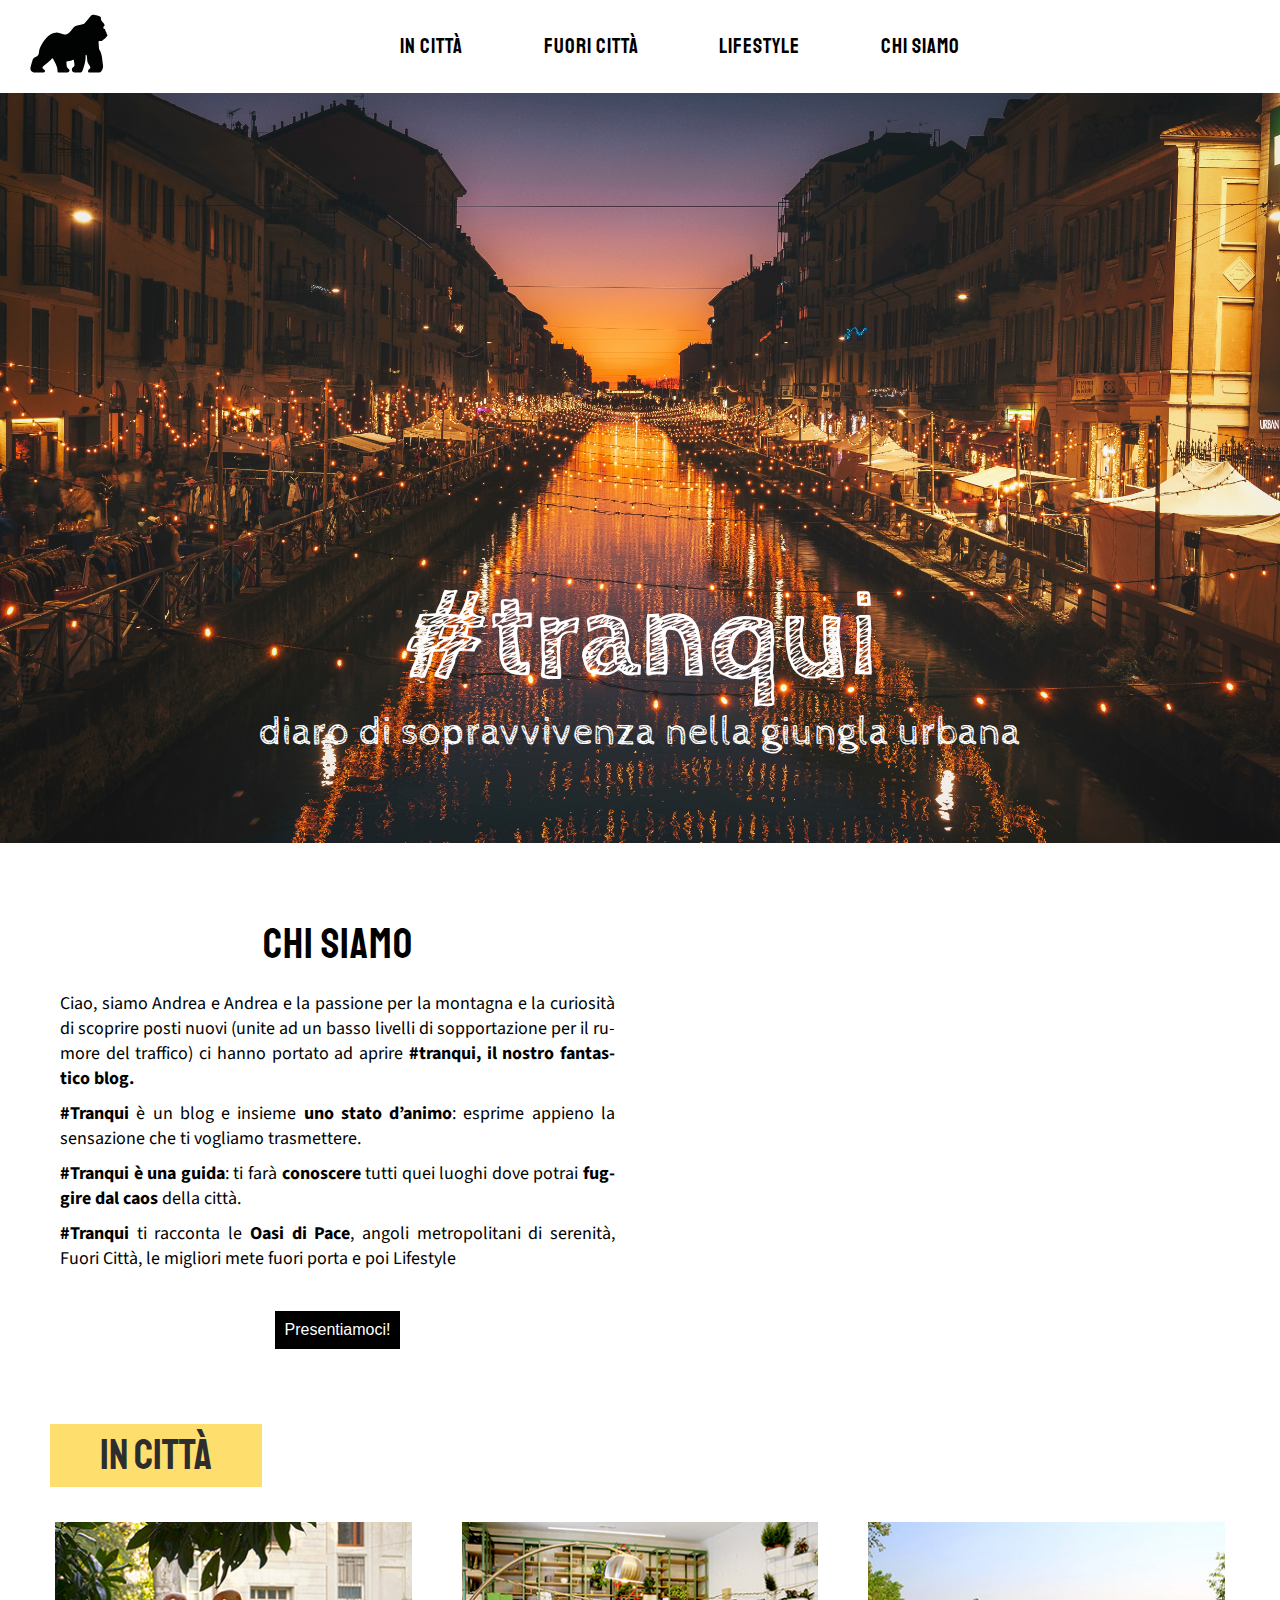
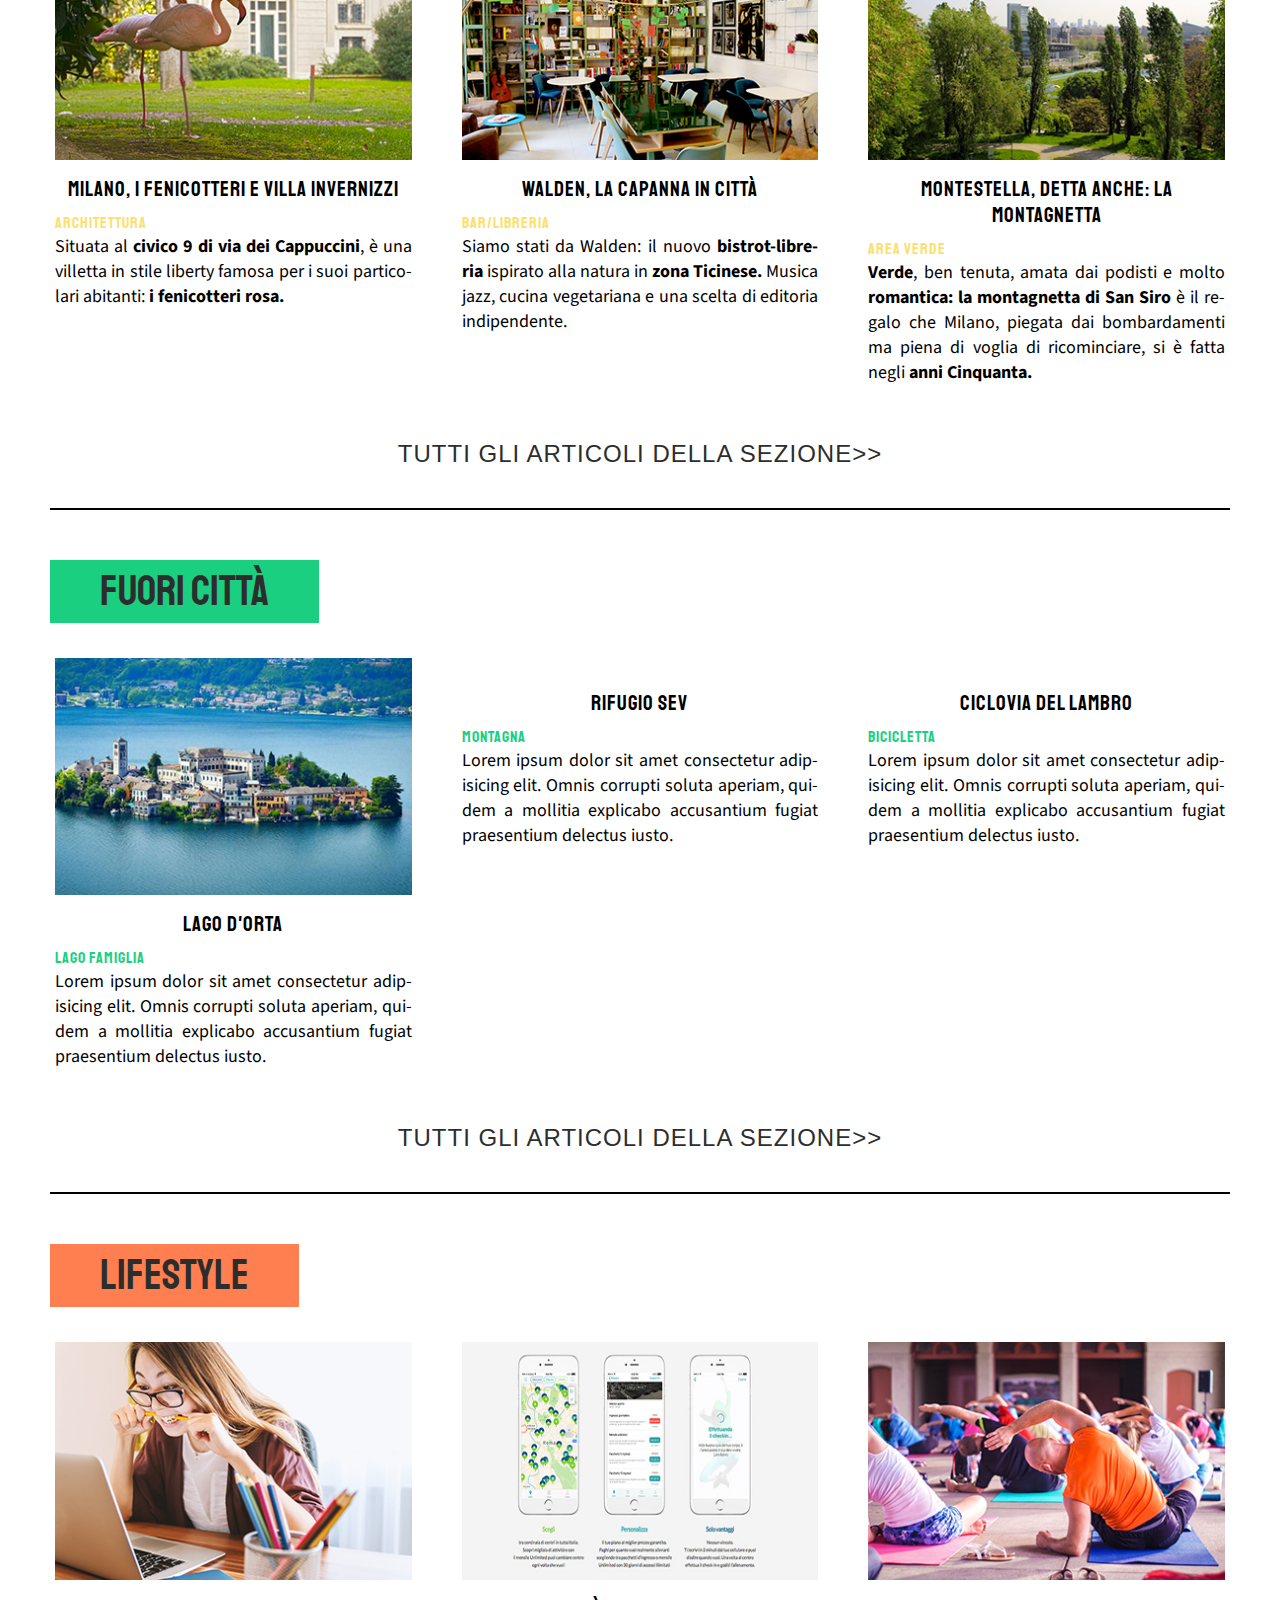
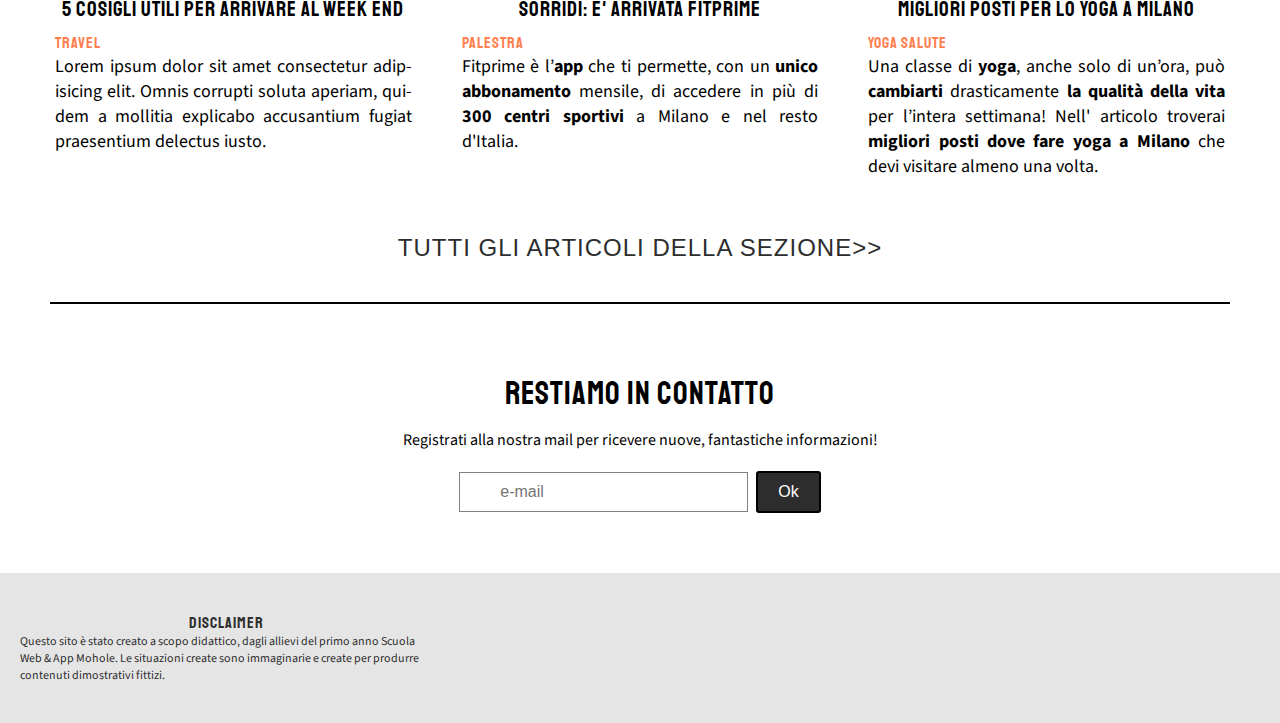
==== index.html @ a62d57ad "Update index.html" ====
<!DOCTYPE html>
<html lang="en">
<head>
    <meta charset="UTF-8">
    <meta name="viewport" content="width=device-width, initial-scale=1.0">
    <meta http-equiv="X-UA-Compatible" content="ie=edge">
    <link rel="stylesheet" href="style.css">
    <title>Tranqui</title>
    <!-- carico il file per le icone Fontawesome -->
    <link rel="stylesheet" href="fontawesome/css/all.min.css">
    <!-- link google font -->
    <link href="https://fonts.googleapis.com/css?family=Cabin+Sketch:700&display=swap" rel="stylesheet">
    <link href="https://fonts.googleapis.com/css?family=Staatliches&display=swap" rel="stylesheet">
    <link href="https://fonts.googleapis.com/css?family=Source+Sans+Pro&display=swap" rel="stylesheet">
    <link href="https://fonts.googleapis.com/css?family=Source+Sans+Pro:600&display=swap" rel="stylesheet">
</head>
<body>
    <nav>
        <div class="logo">
            <a href="index.html">
                <img src="img/logotranqui.svg" alt="" width="100" height="auto">
            </a>
        </div>
        <ul class="nav-links">
            <li>
                <a href="in_citta.html">In città</a>
            </li>
            <li>
                <a href="fuori_citta.html">Fuori città</a>
            </li>
            <li>
                <a href="lifestyle.html">Lifestyle</a>
            </li>
            <li>
                <a href="chi_siamo.html">Chi siamo</a>
            </li>
            <!--<li class="hidden">
                <a href="#">Contatti</a>
            </li>-->
        </ul>
            <div class="contact_menu">
                <li class="search_bar"><a href="#"><i class="fas fa-search"></i></a></li>
            </div>
        <div class="burger">
            <div class="line1"></div>
            <div class="line2"></div>
            <div class="line3"></div>
        </div>
    </nav>
    <aside id="banner"> 
        <h1>#tranqui</h1>
        <p>diaro di sopravvivenza nella giungla urbana</p>
    </aside>
    <main class="chi_siamo">
        <article class="colonna testo"> 
            <h4>chi siamo</h4>
            <p>Ciao, siamo Andrea e Andrea e la passione per la montagna e la curiosità di 
                scoprire posti nuovi (unite ad un basso livelli di sopportazione per il rumore del traffico) 
                ci hanno portato ad aprire <b>#tranqui, il nostro fantastico blog.</b>  
            </p>
             <p><b>#Tranqui</b> è un blog e insieme <b>uno stato d’animo</b>: esprime appieno
                  la sensazione che ti vogliamo trasmettere. 
             </p>
             <p><b>#Tranqui è una guida</b>: ti farà <b>conoscere</b> tutti quei luoghi dove 
                 potrai <b>fuggire dal caos</b> della città.
             </p>
             <p><b>#Tranqui</b> ti racconta le <b>Oasi di Pace</b>, angoli metropolitani di serenità, Fuori Città, le migliori mete fuori porta e poi Lifestyle </p>
        <button class="puls_chi_siamo" name="nome" onclick="location.href='chi_siamo.html'">Presentiamoci!</button>
        </article>
        <article class="colonna">
            <img class="foto_team" src="img/nostro_team.jpg" alt="" width="85%" height="auto">
        </article>
         
    </main>
 
    <button class="categoria yellow" name="nome" onclick="location.href='in_citta.html'">in città</button>
     
    <main> 
        <article class="colonna">    
            <a href="article_villa_inv.html"><img src="img/villa_inv2_small.jpg" alt="" width="100%" height="auto"></a>
            <a href="article_villa_inv.html"><h3>Milano, i fenicotteri e villa Invernizzi</h3></a>
            <a class="tag_home yellow" href="#">Architettura</a> 
            <p>Situata al <b>civico 9 di via dei Cappuccini</b>, 
            è una villetta in stile liberty famosa per i suoi particolari abitanti: <b>i fenicotteri rosa.</b>
            </p> 
        </article> 
        <article class="colonna">       
           <a href="#"><img src="img/walden_small.jpg" alt="" width="100%" height="auto"></a> 
           <a href="#"><h3>Walden, la capanna in città</h3></a>
           <a class="tag_home yellow" href="#">bar/libreria</a> 
            <p>Siamo stati da Walden: il nuovo <b>bistrot-libreria</b> ispirato alla natura in <b>zona Ticinese.</b>
                 Musica jazz, cucina vegetariana e una scelta di editoria indipendente.
            </p>     
       </article>   
        <article class="colonna">
            <a href="#"><img src="img/montestella.jpg" alt="" width="100%" height="auto"></a>
        <a href="#"><h3>Montestella, detta anche: la montagnetta</h3></a>
        <a class="tag_home yellow" href="#">area verde</a> 
            <p><b>Verde</b>, ben tenuta, amata dai podisti e molto <b>romantica: la montagnetta di San Siro</b> è il regalo che Milano,
                piegata dai bombardamenti ma piena di voglia di ricominciare,
                si è fatta negli <b>anni Cinquanta.</b>
            </p>   
         </article>
         <article class="colonna show_mobile">       
            <a href="#"><img src="img/fred.jpg" alt="" width="100%" height="auto"></a> 
            <a href="#"><h3>5 mgliori bar/librerie</h3></a>
            <a class="tag_home yellow" href="#">bar/libreria</a>
             <p>Lorem ipsum dolor sit amet consectetur adipisicing elit. 
              Omnis corrupti soluta aperiam, quidem a mollitia explicabo 
              accusantium fugiat praesentium delectus iusto.
             </p> 
        </article> 
    </main>
    <a class="scopri" href="in_citta.html"><p class="scopri_altro">TUTTI GLI ARTICOLI DELLA SEZIONE>></p></a>
    <hr>
    <button class="categoria green" name="nome" onclick="location.href='fuori_citta.html'">fuori città</button>  

    <main>  
        <article class="colonna">
            <a href="#"><img src="img/lago_dorta.jpg" alt="" width="100%" height="auto"></a>
            <a href="#"><h3>Lago d'Orta</h3></a>
            <a class="tag_home green" href="#">lago famiglia</a>
            <p>Lorem ipsum dolor sit amet consectetur adipisicing elit. 
                Omnis corrupti soluta aperiam, quidem a mollitia explicabo 
                accusantium fugiat praesentium delectus iusto. 
            </p>
        </article>
        <article class="colonna">       
            <a href="article_rifugio_sev.html"><img src="img/croce_rifugio_sev_small.jpg" alt="" width="100%" height="auto"></a>  
            <a href="article_rifugio_sev.html"><h3>Rifugio Sev</h3></a>
            <a class="tag_home green" href="#">montagna</a>
            <p>Lorem ipsum dolor sit amet consectetur adipisicing elit. 
            Omnis corrupti soluta aperiam, quidem a mollitia explicabo 
            accusantium fugiat praesentium delectus iusto.
            </p>    
        </article> 
         <article class="colonna">    
            <a href="#"><img src="img/ciclovia.jpg" alt="" width="100%" height="auto"></a>
            <a href="#"><h3>Ciclovia del Lambro</h3></a>
            <a class="tag_home green" href="#">bicicletta</a>
            <p>Lorem ipsum dolor sit amet consectetur adipisicing elit. 
            Omnis corrupti soluta aperiam, quidem a mollitia explicabo 
            accusantium fugiat praesentium delectus iusto.
            </p>
        </article>
        <article class="colonna show_mobile">       
            <a href="#"><img src="img/rifugio_sev.jpg" alt="" width="100%" height="auto"></a>  
            <a href="#"><h3>Villa Panza</h3></a>
            <a class="tag_home green" href="#">bar/libreria</a>
             <p>Lorem ipsum dolor sit amet consectetur adipisicing elit. 
              Omnis corrupti soluta aperiam, quidem a mollitia explicabo 
              accusantium fugiat praesentium delectus iusto.
             </p>
        </article>    
    </main>
        <a class="scopri" href="fuori_citta.html"><p class="scopri_altro">TUTTI GLI ARTICOLI DELLA SEZIONE>></p></a>
        <hr>
        <button class="categoria orange" name="nome" onclick="location.href='lifestyle.html'">Lifestyle</button>  
    <main>  
        <article class="colonna">
            <a href="#"><img src="img/ragazza_matita.jpg" alt="" width="100%" height="auto"></a>
            <a href="#"><h3>5 cosigli utili per arrivare al week end</h3></a>
            <a class="tag_home orange" href="#">travel</a>
            <p>Lorem ipsum dolor sit amet consectetur adipisicing elit. 
                 Omnis corrupti soluta aperiam, quidem a mollitia explicabo 
                accusantium fugiat praesentium delectus iusto. 
            </p> 
        </article>
        <article class="colonna">       
            <a href="#"><img src="img/fit_prime.jpg" alt="" width="100%" height="auto"></a>
            <a href="#"><h3>Sorridi: è' arrivata fitprime</h3></a>
            <a class="tag_home orange" href="#">palestra</a>
            <p>Fitprime è l’<b>app</b> che ti permette, con un <b>unico abbonamento</b> mensile,
                 di accedere in più di <b>300 centri sportivi</b> a Milano e nel resto d'Italia.
            </p>
        </article> 
        <article class="colonna">    
            <a href="#"><img src="img/palestra_yogaa.jpg" alt="" width="100%" height="auto"></a>
            <a href="#"><h3>Migliori posti per lo yoga a Milano</h3></a>
             <a class="tag_home orange" href="#">yoga  salute</a>
             <p>Una classe di <b>yoga</b>, anche solo di un’ora, 
                può <b>cambiarti</b> drasticamente <b>la qualità della vita</b> per l’intera settimana!
                Nell' articolo troverai <b>migliori posti dove fare yoga a Milano</b> che devi visitare almeno una volta.
            </p>
        </article>  
        <article class="colonna show_mobile">       
            <a href="#"><img src="img/ragazza_matita.jpg" alt="" width="100%" height="auto"></a> 
            <a href="#"><h3>5 mgliori bar/librerie</h3></a>
            <a class="tag_home orange" href="#">bar/libreria</a>
            <p>Fitprime è l’app che ti permette, con un unico abbonamento mensile,
                di accedere in più di 300 centri sportivi in città.
            </p> 
    </article> 
</main>
<a class="scopri" href="lifestyle.html"><p class="scopri_altro">TUTTI GLI ARTICOLI DELLA SEZIONE>></p></a>
<hr>



<div class="mail_form">
    <h4>Restiamo in contatto</h4>
    <p>Registrati alla nostra mail per ricevere nuove, fantastiche informazioni!</p>
    <form action="#" method="POST" role="form">
        <label for="email"></label>
        <input class="email_add" type="text" id="email" name="email" placeholder="e-mail">
        <input class="send_butt" type="submit" value="Ok">
    </form>
</div>

<!--<main class="articoli_correl">
    <article class="colonna">
       <img src="img/img_prova.jpg" alt="">
    </article>
    <article class="colonna">
       <img src="img/img_try.jpg" alt="">
    </article>
    <article class="colonna">
       <img src="img/try_3.jpg" alt="">
    </article>
    <article class="colonna">
       <img src="img/try5.jpg" alt="">
    </article>
    <article class="colonna">
       <img src="img/try4.jpg" alt="">
    </article>
</main>-->


<footer>
    <div class="colonna" id="disclaimer">
        <h5>Disclaimer</h5>
        <p>Questo sito è stato creato a scopo didattico, 
           dagli allievi del primo anno Scuola Web & App Mohole.
           Le situazioni create sono immaginarie e create per produrre 
           contenuti dimostrativi fittizi.
        </p>
</div>  

<div class="colonna">
    
       
</div>                    
<div class="colonna"> 
   <!--<h5>be social</h5> -->  
              
    <div class="menu_social">                      
    <a href="https://www.facebook.com/mohole/" id="fb" title="facebook" target="_blank">
        <i class="fab fa-facebook-square" style="font-size:36px"></i>
    </a>
    <a href="https://www.instagram.com/scuolamohole/?hl=it" id="fb" title="instagram" target="_blank">
        <i class="fab fa-instagram" style="font-size:36px"></i>
    </a>                        
    <a href="https://www.youtube.com/channel/UCOu3XN2DB6lFEQTIeo41Nxw" id="yt" title="youtube" target="_blank">
        <i class="fab fa-youtube" style="font-size:36px"></i>
    </a>                             
    </div>
</div> 
</footer>
<script src="js/app.js"></script>
<script src="js/jquery.js"></script>
<script src="js/filter-tags.js"></script>

    
 
    
</body>
</html>
---- style.css ----
/*Reset CSS*/
 *{
    margin: 0;
    padding: 0;
    border: 0;
    font-size: 100%;
    box-sizing: border-box;
}
body{
   /* font-family: 'Quicksand', sans-serif;*/
    font-size: 16px; 
    font-family: 'Source Sans Pro', sans-serif;

}
h2,h3,h4,h5,a{
    font-family: 'Staatliches', 'Arial', sans-serif;
    font-weight: normal;
    letter-spacing: 1px;
}
h1{
    font-family: 'Cabin Sketch', cursive;
    padding-top: 475px;
    font-size: 120px;
    align-items: center;
    align-content: center;
    text-align: center;
    color: white;
}
/*.active{
    background-color: #ff7f50;
    transition: all ease 0.8s;
}*/

aside#banner p{
    font-family: 'Cabin Sketch', cursive; 
    font-size: 40px;
    text-align: center;
    color: white;
}
/* 
 *   Inizio Menu 
 */
nav{
    display: flex;
    justify-content: space-between;
    align-items: center;/*centra verticalmente*/
    min-height: 8vh;
    background-color: white;
}
.logo{
    margin-top: 10px;
    margin-bottom: 10px;
    padding-left: 20px;
}
.nav-links{
    display: flex;
    text-align: center;
    justify-content: space-around;
    width: 50%;
}
.nav-links li{
    list-style: none;
}
.nav-links a,
.contact_menu a{
    color: black;
    text-decoration: none;
    font-size: 21px;
}
.search_bar{
    padding-right: 40px;
    list-style: none;
    text-decoration: none;
}
.contact_menu form{
    border: 2px solid gray;
    padding: 5px;
    border-radius: 1%;
}
.nav-links a:hover,
.contact_menu a:hover{
    /*opacity: 0.3;*/
    /*background-color: #ff7f50;
    transition: all ease 0.8s;*/
    text-decoration: underline;
}
.burger{
    display: none;
    cursor: pointer;
}
.burger div{
    width: 25px;
    height: 3px;
    background-color: black;
    margin: 5px;
    transition: all 0.1s ease;
}
li.hidden{
    display: none;
}
/* Fine Menu */

#banner{
    width: 100%;
    height: 750px;
    background: url(img/navigli.jpg) no-repeat center center;
    background-size: cover;
}
/*
    chi siamo home page
*/
main.chi_siamo{
    margin-top: 40px;
    margin-bottom: 70px;
    text-align: center;
    margin-left: 5px;
    margin-right: 5px;
}
main.chi_siamo .colonna{
    width: 50%;
}
main.chi_siamo h4{
    font-size: 42px;
    padding-bottom: 20px;
}
main.chi_siamo p{
    font-size: 18px;
}
main.chi_siamo img{
    text-align: right;
}
.puls_chi_siamo {
    /*outline: none;*/
    cursor: pointer;
    text-align: center;
    text-decoration: none;
    font: bold 16px;
    color: #fff;
    margin-top: 30px;
    padding: 10px 10px;
    background: black;
    }
.puls_chi_siamo :hover{
    opacity: 0.6;
}

/*titoli categoria home*/
button.categoria{
    cursor: pointer;
    text-align: center;
    text-decoration: none;
    color: #2d2d2d;
    padding: 5px 50px;
    font-family: 'Staatliches', 'Arial', sans-serif;
    font-weight: normal;
    margin-left: 50px;
    font-size: 42px;
}
button.categoria.yellow{
    background: #fedf6e;
}
button.categoria.green{
    background-color: #1bcf81;
}
button.categoria.orange{
    background: #ff7f50;
}
/*
 *   Struttura a 3 colonne
 */
main{
    display: flex;
    flex-wrap: wrap; /*va a capo quando non c'è più spazio.*/
    padding-left: 30px;
    padding-right: 30px;
}
main .colonna{
   width: 33.333%;
   padding: 5px 25px;
   /*text-align: center;*/
   margin-top: 30px;
}
main .colonna h3{
   font-size: 21px;
   margin-top: 10px;
   margin-bottom: 10px;
   text-align: center;
}
main .colonna p{
    font-size: 18px;
   padding-bottom: 10px;
   text-align: justify;
   hyphens: auto; /*testo giustificato  sillabato (a capo)*/
   -webkit-hyphens: auto; /*old versions of Crhome e Safari*/
   -ms-hyphens: auto; /*old versions of IE*/
}  
article.colonna a{
   color: black;
   text-decoration: none;
   padding-top: 50px;
   font-size: 16px;
   text-align: left;
} 
article.colonna a:hover{
    opacity:0.9;
}
article.colonna a.tag_home{
    font-family: 'Staatliches', 'Arial', sans-serif;
}
article.colonna a.tag_home.yellow{
    color: #fedf6e;
}
article.colonna a.tag_home.green{
    color: #1bcf81;
}
article.colonna a.tag_home.orange{
    color: #ff7f50;
}
article.colonna.show_mobile{
    display: none;
}
/*mail form*/
body>div.mail_form{
    margin-top: 10px;
   /* margin-bottom: 150px;*/
    width: 100%;
    height: auto;
    padding: 20px 60px 20px 60px;
    text-align: center;
}
body>div.mail_form h4{
    font-size: 32px;
    text-align: center;
}
.img_social img{
    padding-right: 10px;
}
.mail_form p{
    padding-top: 15px;
}
input.email_add{
    margin-top: 20px;
    margin-right: 5px;
    color: #2d2d2d;
    padding: 10px 40px;
    border: 1px solid grey;
    cursor: pointer;
  }
input.send_butt{
    margin-top: 20px;
    background-color: #2d2d2d;
    color: white;
    padding: 10px 20px;
    border: 2px solid black;
    border-radius: 3px;
    cursor: pointer;
  }
/* every each 3 articoles */
  p.scopri_altro{
      margin-top: 40px;
      margin-bottom: 40px;
      text-align: center;
      font-size: 24px;
  }
  a.scopri{
    color: #2d2d2d;
    text-decoration: none;
    font-family: 'Quicksand', sans-serif; 
    }
  hr{ margin-left: 50px;
    margin-right: 50px;
    margin-bottom: 50px;
      border: 0.5px solid black;
  }

  /*footer*/
/* FOOTER con "display: flex" */
footer {
    background-color: #e5e5e5;
    color: #2d2d2d;
    height: 150px;
    margin-top: 40px;
    padding: 0px 20px;
    display: flex;
    justify-content: center;
    align-items: center;
}
/* colonne a tre del FOOTER */
footer .colonna {
    width: 33.33%;
}
/* colore link a email */
footer .colonna a {
    color: #2d2d2d;
}
footer .colonna a:hover {
    color: #2d2d2d;
}
/* menu social flex */
footer .menu_social {
    display: flex;
    width: auto;  
    justify-content: center;
    text-align: right;
}
/* i link portano ai social di MOHOLE */
.fab {
    padding-left: 20px;
}
footer a {
    opacity: 1;
}
footer p {
    font-size: 12px;
    text-align: justify;
}
footer .menu_social a:hover  {
    opacity: 0.6;
} 
footer #disclaimer p {
    text-align: left;          
} 
footer  h5,
footer p {
    text-align: center;
}
/*fine pagina home*/
/*titoli in citta / fuori città / lifestyle*/
h2.page_title{
    font-size: 49px;
    padding-top: 30px;
    text-align: center;
}
/*paragrafo titoli in citta / fuori città / lifestyle*/
div.intro_pag{
    padding: 30px 200px 30px 200px;
    text-align: center;
}
div.intro_pag p{
    text-align: left;
    font-size: 21px; 
    font-weight: bold;
}
/* Filter and search options */
#buttons, #search {
    margin: 70px 5px 30px 5px;
    text-align: left;
}
/* Filter buttons */
.js-filterbar button {
	background-color: #2d2d2d;
    margin-right: 5px;
    margin-left: 50px;
	padding: 4px 10px 4px 10px;
    color: white;
    font-family: 'Quicksand', sans-serif;
    font-size: 100%;
}
.js-filterbar button:hover/* , .js-filterbar button.active */{
    opacity: 0.6;
    cursor: pointer;
    text-decoration: none;
}

/*single article*/
aside.banner_single{
    /*width: 100%;
    height: 400px;
    background: url(img/villa_panza1.jpg) no-repeat center center;*/
    background-size: cover;
}
aside.banner_single p{
    font-family: 'Staatliches', 'Arial', sans-serif;
    font-size: 40px;
    text-align: center;
}
main.single_article .colonna.trenta{
    width: 35%;
}
main.single_article .colonna.settanta{
    width: 65%;
}
article.colonna.trenta div.info_utili{
    background-color: #fedf6e;
    padding: 15px 15px;
    margin-bottom: 20px;
}
main.articoli_correl{
    margin-left: 50px;
    margin-right: 50px;
}
main.articoli_correl .colonna{
    width: 20%;
    padding: 5px 5px;
    text-align: center;
    margin-top: 10px;
 }
 h4.art_corr{
     text-align: center;
     font-size: 32px;
     margin-top: 80px;
     margin-bottom: 5px;
 }
 
/*pag. chi siamo*/
article.colonna h5.our_name{
   font-size: 32px;
   text-align: center;
}

@media screen and (max-width:1024px){
    .nav-links{
        width: 60%;
    }
    /*single page*/
    main.articoli_correl{
        margin-left: 5px;
        margin-right: 5px;
    }
    /*single page*/
    main.articoli_correl{
        margin-left: 5px;
        margin-right: 5px;
    }  
}
@media screen and (max-width:768px){
    body{
        overflow-x: hidden;
        margin-left: 0px;
        margin-right: 0px;
    }
   .nav-links{
       position: absolute;
       right: 0px;
       height: 96vh;
       top: 10vh;
       background-color: white;
       display: flex;
       flex-direction: column;
       align-items: center;/*vertical align for the element NB nel blog provare a mettere justify content center*/ 
       width: 100% /*mettere a 100% per coprire tutto*/;
       transform: translateX(100%);
       transition: transform 0.4s ease-in;
   }
   .nav-links li{
       opacity: 0;
   }
   .nav-links a{
    font-size: 24px;
}
   .burger{
       display: block;
   }
   /*nascondo la voce orizzontale contatti*/
   .contact_menu{
       display: none;
   }
   li.hidden{
       display: block;
   }
   /* inizio con gli altri query*/
   div.nostra_idea{
    padding: 20px 10px;
    text-align: center;
    }
    div.nostra_idea p{
        font-size: 18px; 
    }
    article.colonna.different{
        margin-top: 1px;
    }
    main{
        padding-left: 5px;
        padding-right: 5px;
   }
   main.chi_siamo .colonna{
    width: 100%;
    }
    main.chi_siamo{
        margin-top: 5px;
        margin-bottom: 40px;
        text-align: center;
        margin-left: 5px;
        margin-right: 5px;
    }
    main .colonna{
        width: 50%;
        padding: 10px 10px;
        /*text-align: center;*/
        margin-top: 15px;
    }
    article.colonna.show_mobile{
        display: block;
    }
    /*last 3 article are hidden*/
    article.colonna.sparisci{
        display: none;
    }
    /*titoli categoria home*/
    button.categoria{
        padding: 5px 15px;
        margin-left: 15px;
        font-size: 36px;
    }
    hr{ margin-left: 10px;
        margin-right: 10px;
        margin-bottom: 20px;
      }
    /*paragrafo titoli in citta / fuori città / lifestyle*/
    div.intro_pag{
    padding: 30px 15px 10px 15px;
    text-align: center;
    }
    div.intro_pag p{
        text-align: center;
        font-size: 21px; 
        font-weight: bold;
    }   
    /*single article*/
    main.single_article .colonna.trenta{
        width: 100%;
    }
    main.single_article .colonna.settanta{
        width: 100%;
    } 
}

.nav-active{
    transform: translateX(0%);
}

/* start menu animation */
@keyframes navLinkFade{
    from{
        opacity: 0;
        transform: translateX(50px);
    }
    to{
        opacity: 1;
        transform: translateX(0px);
    }
}

.toggle .line1{
    transform: rotate(-45deg) translate(-5px,6px);
}
.toggle .line2{
    opacity: 0;
}
.toggle .line3{
    transform: rotate(45deg) translate(-5px,-6px);
}
/* end menu animation */
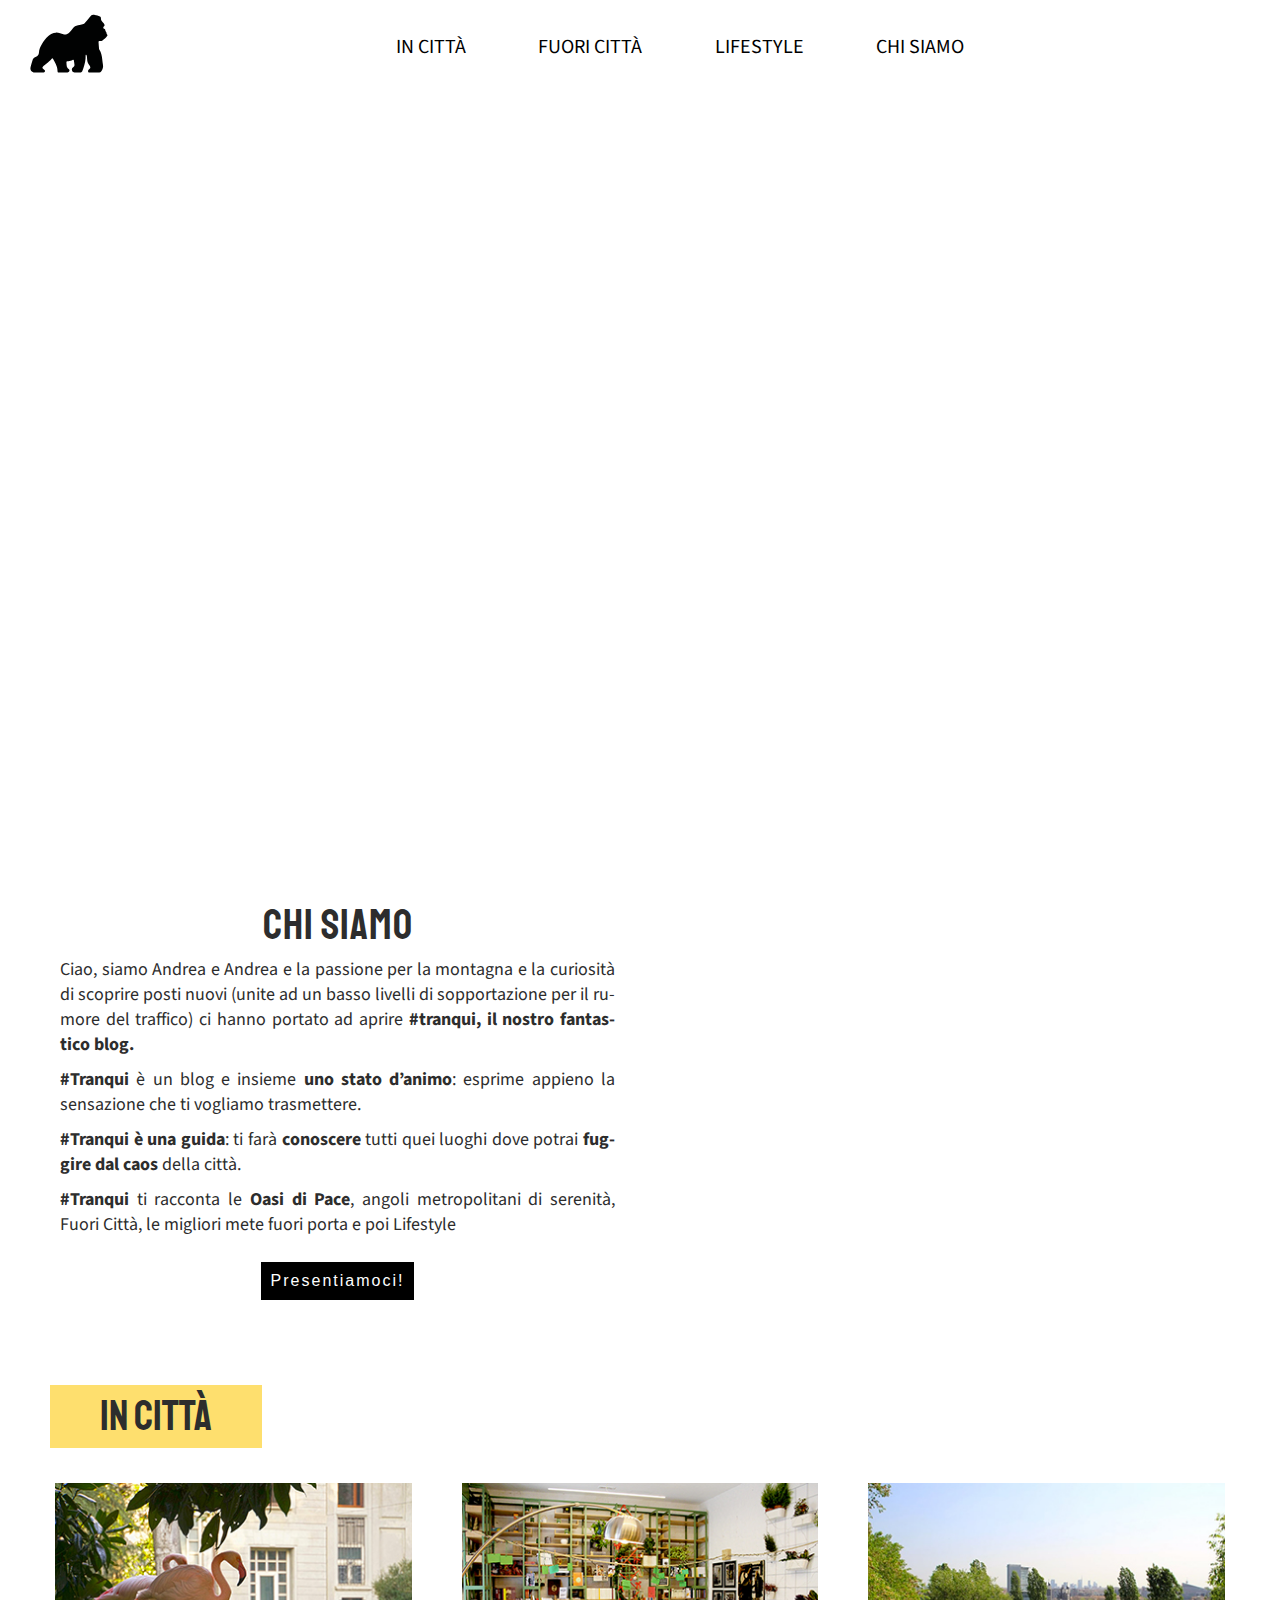
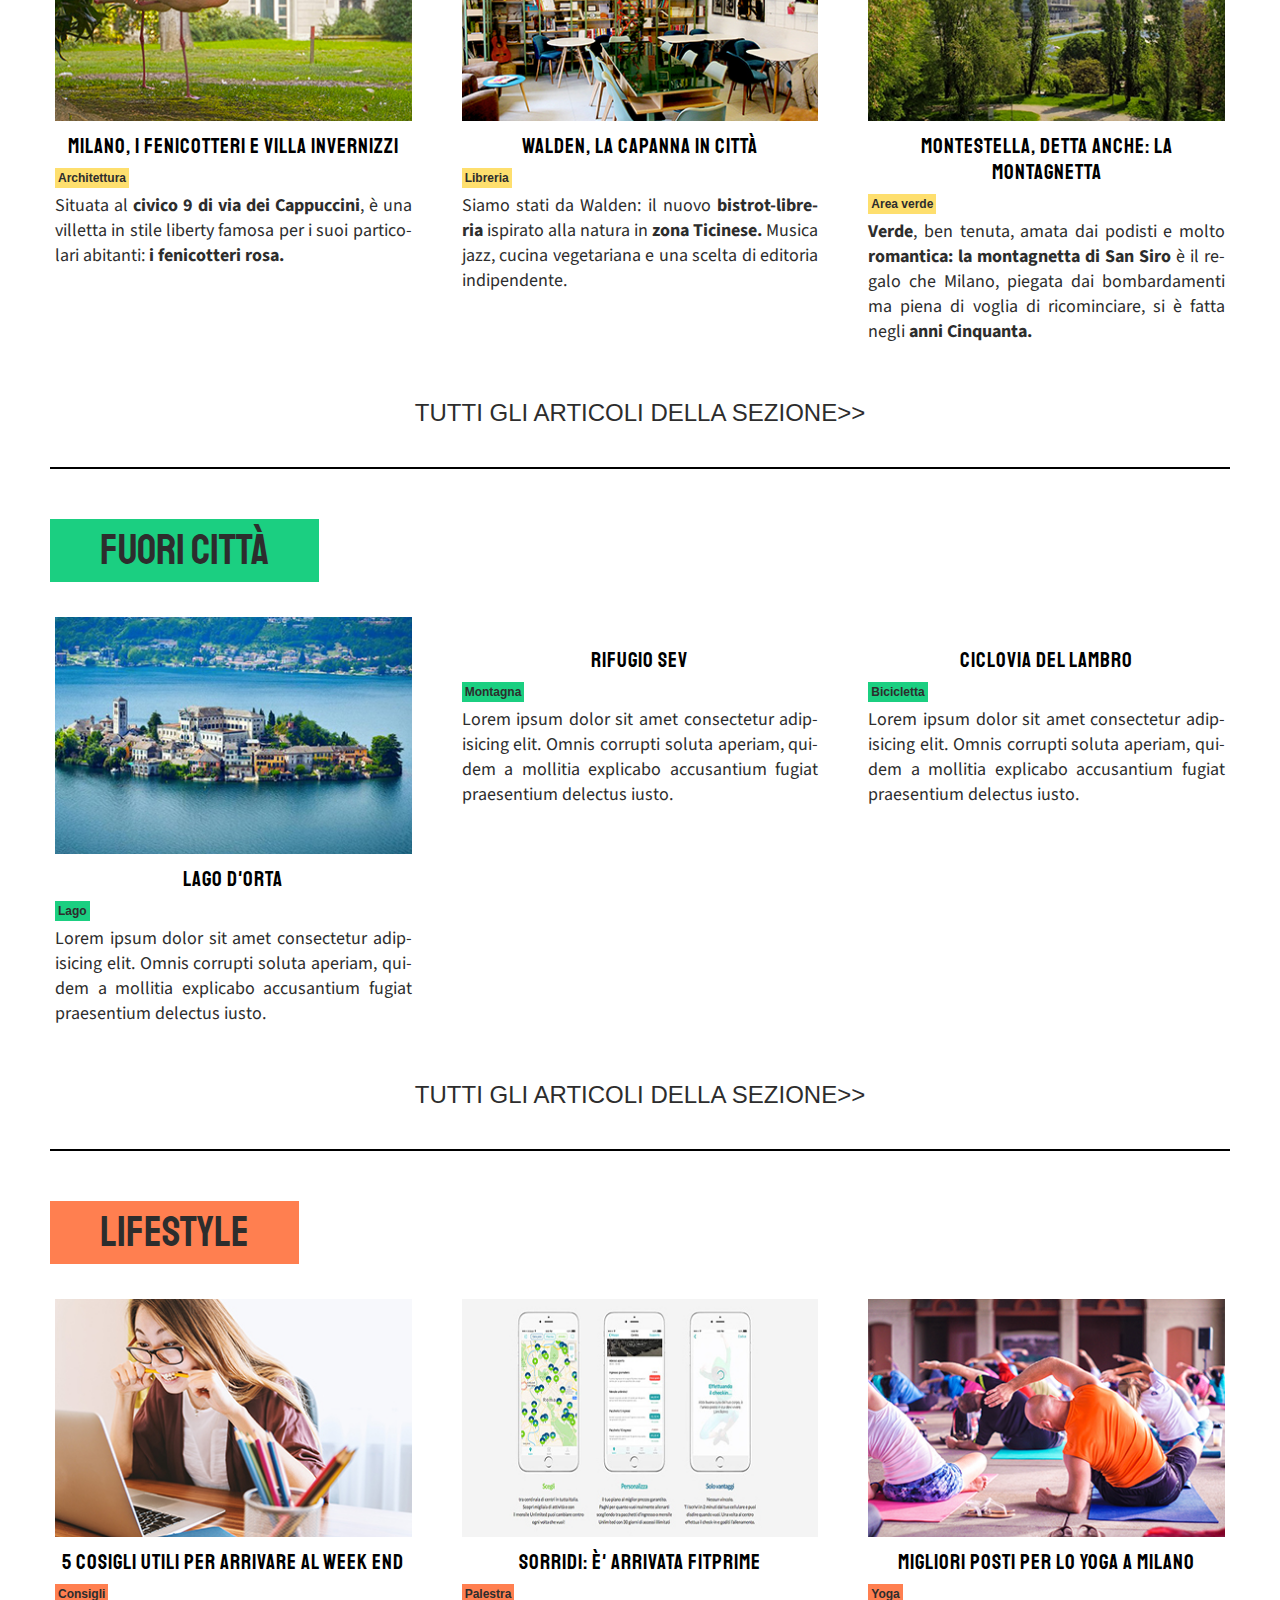
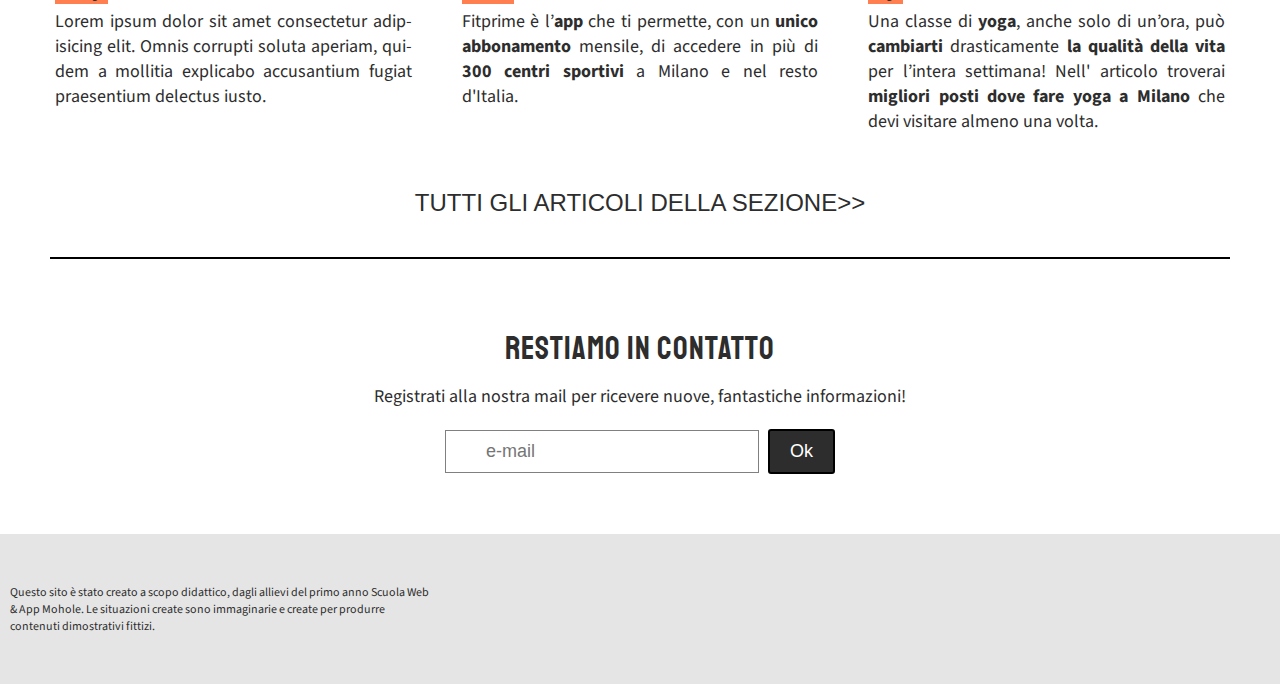
==== commit 82db555a: "10 febb" ====
--- a/index.html
+++ b/index.html
@@ -79,7 +79,8 @@
         <article class="colonna">    
             <a href="article_villa_inv.html"><img src="img/villa_inv2_small.jpg" alt="" width="100%" height="auto"></a>
             <a href="article_villa_inv.html"><h3>Milano, i fenicotteri e villa Invernizzi</h3></a>
-            <a class="tag_home yellow" href="#">Architettura</a> 
+            <!--<a class="tag_home yellow" href="#">Architettura</a> -->
+            <button class="small yellow" name="nome" onclick="location.href='in_citta.html'"><b>Architettura</b></button>
             <p>Situata al <b>civico 9 di via dei Cappuccini</b>, 
             è una villetta in stile liberty famosa per i suoi particolari abitanti: <b>i fenicotteri rosa.</b>
             </p> 
@@ -87,7 +88,8 @@
         <article class="colonna">       
            <a href="#"><img src="img/walden_small.jpg" alt="" width="100%" height="auto"></a> 
            <a href="#"><h3>Walden, la capanna in città</h3></a>
-           <a class="tag_home yellow" href="#">bar/libreria</a> 
+           <!--<a class="tag_home yellow" href="#">bar/libreria</a>-->
+           <button class="small yellow" name="nome" onclick="location.href='in_citta.html'"><b>Libreria</b></button>
             <p>Siamo stati da Walden: il nuovo <b>bistrot-libreria</b> ispirato alla natura in <b>zona Ticinese.</b>
                  Musica jazz, cucina vegetariana e una scelta di editoria indipendente.
             </p>     
@@ -95,16 +97,17 @@
         <article class="colonna">
             <a href="#"><img src="img/montestella.jpg" alt="" width="100%" height="auto"></a>
         <a href="#"><h3>Montestella, detta anche: la montagnetta</h3></a>
-        <a class="tag_home yellow" href="#">area verde</a> 
+        <!--<a class="tag_home yellow" href="#">area verde</a>-->
+        <button class="small yellow" name="nome" onclick="location.href='in_citta.html'"><b>Area verde</b></button>
             <p><b>Verde</b>, ben tenuta, amata dai podisti e molto <b>romantica: la montagnetta di San Siro</b> è il regalo che Milano,
                 piegata dai bombardamenti ma piena di voglia di ricominciare,
                 si è fatta negli <b>anni Cinquanta.</b>
             </p>   
          </article>
          <article class="colonna show_mobile">       
-            <a href="#"><img src="img/fred.jpg" alt="" width="100%" height="auto"></a> 
+            <a href="#"><img src="img/sarpi_otto.jpg" alt="" width="100%" height="auto"></a> 
             <a href="#"><h3>5 mgliori bar/librerie</h3></a>
-            <a class="tag_home yellow" href="#">bar/libreria</a>
+            <button class="small yellow" name="nome" onclick="location.href='in_citta.html'"><b>Bar</b></button>
              <p>Lorem ipsum dolor sit amet consectetur adipisicing elit. 
               Omnis corrupti soluta aperiam, quidem a mollitia explicabo 
               accusantium fugiat praesentium delectus iusto.
@@ -119,7 +122,8 @@
         <article class="colonna">
             <a href="#"><img src="img/lago_dorta.jpg" alt="" width="100%" height="auto"></a>
             <a href="#"><h3>Lago d'Orta</h3></a>
-            <a class="tag_home green" href="#">lago famiglia</a>
+            <!--<a class="tag_home green" href="#">lago famiglia</a>-->
+            <button class="small green" name="nome" onclick="location.href='fuori_citta.html'"><b>Lago</b></button>
             <p>Lorem ipsum dolor sit amet consectetur adipisicing elit. 
                 Omnis corrupti soluta aperiam, quidem a mollitia explicabo 
                 accusantium fugiat praesentium delectus iusto. 
@@ -128,7 +132,7 @@
         <article class="colonna">       
             <a href="article_rifugio_sev.html"><img src="img/croce_rifugio_sev_small.jpg" alt="" width="100%" height="auto"></a>  
             <a href="article_rifugio_sev.html"><h3>Rifugio Sev</h3></a>
-            <a class="tag_home green" href="#">montagna</a>
+            <button class="small green" name="nome" onclick="location.href='fuori_citta.html'"><b>Montagna</b></button>
             <p>Lorem ipsum dolor sit amet consectetur adipisicing elit. 
             Omnis corrupti soluta aperiam, quidem a mollitia explicabo 
             accusantium fugiat praesentium delectus iusto.
@@ -137,16 +141,16 @@
          <article class="colonna">    
             <a href="#"><img src="img/ciclovia.jpg" alt="" width="100%" height="auto"></a>
             <a href="#"><h3>Ciclovia del Lambro</h3></a>
-            <a class="tag_home green" href="#">bicicletta</a>
+            <button class="small green" name="nome" onclick="location.href='fuori_citta.html'"><b>Bicicletta</b></button>
             <p>Lorem ipsum dolor sit amet consectetur adipisicing elit. 
             Omnis corrupti soluta aperiam, quidem a mollitia explicabo 
             accusantium fugiat praesentium delectus iusto.
             </p>
         </article>
         <article class="colonna show_mobile">       
-            <a href="#"><img src="img/rifugio_sev.jpg" alt="" width="100%" height="auto"></a>  
+            <a href="#"><img src="img/villa_panza_2.jpg" alt="" width="100%" height="auto"></a>  
             <a href="#"><h3>Villa Panza</h3></a>
-            <a class="tag_home green" href="#">bar/libreria</a>
+            <button class="small green" name="nome" onclick="location.href='fuori_citta.html'"><b>Architettura</b></button>
              <p>Lorem ipsum dolor sit amet consectetur adipisicing elit. 
               Omnis corrupti soluta aperiam, quidem a mollitia explicabo 
               accusantium fugiat praesentium delectus iusto.
@@ -160,7 +164,8 @@
         <article class="colonna">
             <a href="#"><img src="img/ragazza_matita.jpg" alt="" width="100%" height="auto"></a>
             <a href="#"><h3>5 cosigli utili per arrivare al week end</h3></a>
-            <a class="tag_home orange" href="#">travel</a>
+            <!--<a class="tag_home orange" href="#">travel</a>-->
+            <button class="small orange" name="nome" onclick="location.href='lifestyle.html'"><b>Consigli</b></button>
             <p>Lorem ipsum dolor sit amet consectetur adipisicing elit. 
                  Omnis corrupti soluta aperiam, quidem a mollitia explicabo 
                 accusantium fugiat praesentium delectus iusto. 
@@ -169,7 +174,7 @@
         <article class="colonna">       
             <a href="#"><img src="img/fit_prime.jpg" alt="" width="100%" height="auto"></a>
             <a href="#"><h3>Sorridi: è' arrivata fitprime</h3></a>
-            <a class="tag_home orange" href="#">palestra</a>
+            <button class="small orange" name="nome" onclick="location.href='lifestyle.html'"><b>Palestra</b></button>
             <p>Fitprime è l’<b>app</b> che ti permette, con un <b>unico abbonamento</b> mensile,
                  di accedere in più di <b>300 centri sportivi</b> a Milano e nel resto d'Italia.
             </p>
@@ -177,7 +182,7 @@
         <article class="colonna">    
             <a href="#"><img src="img/palestra_yogaa.jpg" alt="" width="100%" height="auto"></a>
             <a href="#"><h3>Migliori posti per lo yoga a Milano</h3></a>
-             <a class="tag_home orange" href="#">yoga  salute</a>
+            <button class="small orange" name="nome" onclick="location.href='lifestyle.html'"><b>Yoga</b></button>
              <p>Una classe di <b>yoga</b>, anche solo di un’ora, 
                 può <b>cambiarti</b> drasticamente <b>la qualità della vita</b> per l’intera settimana!
                 Nell' articolo troverai <b>migliori posti dove fare yoga a Milano</b> che devi visitare almeno una volta.
@@ -186,7 +191,7 @@
         <article class="colonna show_mobile">       
             <a href="#"><img src="img/ragazza_matita.jpg" alt="" width="100%" height="auto"></a> 
             <a href="#"><h3>5 mgliori bar/librerie</h3></a>
-            <a class="tag_home orange" href="#">bar/libreria</a>
+            <button class="small orange" name="nome" onclick="location.href='lifestyle.html'"><b>Palestra</b></button>
             <p>Fitprime è l’app che ti permette, con un unico abbonamento mensile,
                 di accedere in più di 300 centri sportivi in città.
             </p> 
@@ -194,9 +199,6 @@
 </main>
 <a class="scopri" href="lifestyle.html"><p class="scopri_altro">TUTTI GLI ARTICOLI DELLA SEZIONE>></p></a>
 <hr>
-
-
-
 <div class="mail_form">
     <h4>Restiamo in contatto</h4>
     <p>Registrati alla nostra mail per ricevere nuove, fantastiche informazioni!</p>
@@ -207,28 +209,8 @@
     </form>
 </div>
 
-<!--<main class="articoli_correl">
-    <article class="colonna">
-       <img src="img/img_prova.jpg" alt="">
-    </article>
-    <article class="colonna">
-       <img src="img/img_try.jpg" alt="">
-    </article>
-    <article class="colonna">
-       <img src="img/try_3.jpg" alt="">
-    </article>
-    <article class="colonna">
-       <img src="img/try5.jpg" alt="">
-    </article>
-    <article class="colonna">
-       <img src="img/try4.jpg" alt="">
-    </article>
-</main>-->
-
-
 <footer>
     <div class="colonna" id="disclaimer">
-        <h5>Disclaimer</h5>
         <p>Questo sito è stato creato a scopo didattico, 
            dagli allievi del primo anno Scuola Web & App Mohole.
            Le situazioni create sono immaginarie e create per produrre 
@@ -236,22 +218,19 @@
         </p>
 </div>  
 
-<div class="colonna">
-    
-       
-</div>                    
+<div class="colonna"></div>                    
 <div class="colonna"> 
    <!--<h5>be social</h5> -->  
               
-    <div class="menu_social">                      
+    <div class="menu_social">                    
     <a href="https://www.facebook.com/mohole/" id="fb" title="facebook" target="_blank">
-        <i class="fab fa-facebook-square" style="font-size:36px"></i>
+        <i class="fab fa-facebook-square"></i>
     </a>
     <a href="https://www.instagram.com/scuolamohole/?hl=it" id="fb" title="instagram" target="_blank">
-        <i class="fab fa-instagram" style="font-size:36px"></i>
+        <i class="fab fa-instagram"></i>
     </a>                        
     <a href="https://www.youtube.com/channel/UCOu3XN2DB6lFEQTIeo41Nxw" id="yt" title="youtube" target="_blank">
-        <i class="fab fa-youtube" style="font-size:36px"></i>
+        <i class="fab fa-youtube"></i>
     </a>                             
     </div>
 </div> 
--- a/style.css
+++ b/style.css
@@ -8,11 +8,12 @@
 }
 body{
    /* font-family: 'Quicksand', sans-serif;*/
-    font-size: 16px; 
+    font-size: 18px; 
     font-family: 'Source Sans Pro', sans-serif;
-
-}
-h2,h3,h4,h5,a{
+    color: #2d2d2d;
+
+}
+h2,h3,h4,h5{
     font-family: 'Staatliches', 'Arial', sans-serif;
     font-weight: normal;
     letter-spacing: 1px;
@@ -65,7 +66,8 @@
 .contact_menu a{
     color: black;
     text-decoration: none;
-    font-size: 21px;
+    font-size: 20px;
+    text-transform: uppercase;
 }
 .search_bar{
     padding-right: 40px;
@@ -93,6 +95,7 @@
     height: 3px;
     background-color: black;
     margin: 5px;
+    margin-right: 20px;
     transition: all 0.1s ease;
 }
 li.hidden{
@@ -103,40 +106,42 @@
 #banner{
     width: 100%;
     height: 750px;
-    background: url(img/navigli.jpg) no-repeat center center;
+    background: url(img/navigli1.jpg) no-repeat center center;
     background-size: cover;
 }
 /*
     chi siamo home page
 */
 main.chi_siamo{
-    margin-top: 40px;
-    margin-bottom: 70px;
-    text-align: center;
-    margin-left: 5px;
-    margin-right: 5px;
+    margin: 20px 5px 80px 5px;
+    text-align: center;   
 }
 main.chi_siamo .colonna{
     width: 50%;
 }
 main.chi_siamo h4{
     font-size: 42px;
-    padding-bottom: 20px;
+    padding-bottom: 5px;
 }
 main.chi_siamo p{
-    font-size: 18px;
+    font-size: 20px;
+    text-align: left;
 }
 main.chi_siamo img{
     text-align: right;
+    align-items: center;
+    align-content: center;
+    padding-top: 30px;
 }
 .puls_chi_siamo {
     /*outline: none;*/
     cursor: pointer;
     text-align: center;
     text-decoration: none;
-    font: bold 16px;
+    font-size:  16px;
+    letter-spacing: 2px;
     color: #fff;
-    margin-top: 30px;
+    margin-top: 15px;
     padding: 10px 10px;
     background: black;
     }
@@ -156,13 +161,18 @@
     margin-left: 50px;
     font-size: 42px;
 }
-button.categoria.yellow{
+button.categoria.yellow,
+article.colonna.trenta div.info_utili.yellow,
+button.small.yellow{
     background: #fedf6e;
 }
-button.categoria.green{
-    background-color: #1bcf81;
-}
-button.categoria.orange{
+button.categoria.green,
+article.colonna.trenta div.info_utili.green,
+button.small.green{
+    background: #1bcf81;
+}
+button.categoria.orange,
+button.small.orange{
     background: #ff7f50;
 }
 /*
@@ -182,9 +192,22 @@
 }
 main .colonna h3{
    font-size: 21px;
-   margin-top: 10px;
-   margin-bottom: 10px;
+   margin-top: 5px;
+   margin-bottom: 5px;
    text-align: center;
+}
+main .colonna h3 a:hover{
+    color:red;
+}
+button.small{
+    cursor: pointer;
+    text-align: center;
+    text-decoration: none;
+    color: #2d2d2d;
+    padding: 3px 3px;
+    font-weight: normal;
+    margin-bottom: 5px;
+    font-size: 12px;
 }
 main .colonna p{
     font-size: 18px;
@@ -202,13 +225,14 @@
    text-align: left;
 } 
 article.colonna a:hover{
-    opacity:0.9;
+    opacity:0.8;
 }
 article.colonna a.tag_home{
     font-family: 'Staatliches', 'Arial', sans-serif;
 }
 article.colonna a.tag_home.yellow{
     color: #fedf6e;
+    text-transform: uppercase;
 }
 article.colonna a.tag_home.green{
     color: #1bcf81;
@@ -280,7 +304,7 @@
     color: #2d2d2d;
     height: 150px;
     margin-top: 40px;
-    padding: 0px 20px;
+    padding: 0px 10px;
     display: flex;
     justify-content: center;
     align-items: center;
@@ -305,10 +329,12 @@
 }
 /* i link portano ai social di MOHOLE */
 .fab {
-    padding-left: 20px;
+    padding-left: 55px;
+    font-size:36px;
 }
 footer a {
     opacity: 1;
+    
 }
 footer p {
     font-size: 12px;
@@ -338,12 +364,11 @@
 }
 div.intro_pag p{
     text-align: left;
-    font-size: 21px; 
-    font-weight: bold;
+    font-size: 24px; 
 }
 /* Filter and search options */
 #buttons, #search {
-    margin: 70px 5px 30px 5px;
+    margin: 50px 5px 30px 5px;
     text-align: left;
 }
 /* Filter buttons */
@@ -351,7 +376,7 @@
 	background-color: #2d2d2d;
     margin-right: 5px;
     margin-left: 50px;
-	padding: 4px 10px 4px 10px;
+    padding: 4px 10px 4px 10px;
     color: white;
     font-family: 'Quicksand', sans-serif;
     font-size: 100%;
@@ -381,13 +406,15 @@
     width: 65%;
 }
 article.colonna.trenta div.info_utili{
-    background-color: #fedf6e;
     padding: 15px 15px;
     margin-bottom: 20px;
 }
+article.colonna.trenta div.info_utili p{
+    font-size: 16px;
+}
 main.articoli_correl{
-    margin-left: 50px;
-    margin-right: 50px;
+    margin-left: 5px;
+    margin-right: 5px;
 }
 main.articoli_correl .colonna{
     width: 20%;
@@ -398,20 +425,58 @@
  h4.art_corr{
      text-align: center;
      font-size: 32px;
-     margin-top: 80px;
-     margin-bottom: 5px;
+     margin-top: 30px;
+     margin-bottom: 25px;
  }
  
 /*pag. chi siamo*/
+
+main.presentazione .colonna.nostra_foto{
+    width: 35%;
+    text-align: center;
+}
+main.presentazione .colonna.settanta{
+    width: 65%;
+}
+
 article.colonna h5.our_name{
    font-size: 32px;
    text-align: center;
 }
+main.presentazione p{
+    text-align: left;
+    font-size: 20px;
+}
+hr.our_presentation{
+    margin-left: 0px;
+    margin-right: 0px;
+    border: 0.5px solid black;
+    margin-top: 30px;
+}
+
 
 @media screen and (max-width:1024px){
     .nav-links{
         width: 60%;
     }
+    /*riduco margin top e bottom di chi_siamo home*/
+    main.chi_siamo{
+        margin: 20px 5px 50px 5px;
+        text-align: center;   
+    }
+    main .colonna p{
+        font-size: 18px;
+    }  
+    /*intro delle category*/
+    div.intro_pag{
+        padding: 30px 50px 10px 50px;
+        text-align: center;
+        }
+    /* i link portano ai social di MOHOLE */
+.fab {
+    padding-left: 35px;
+    font-size:36px;
+}
     /*single page*/
     main.articoli_correl{
         margin-left: 5px;
@@ -421,7 +486,25 @@
     main.articoli_correl{
         margin-left: 5px;
         margin-right: 5px;
-    }  
+    } 
+    /* filter buttons*/
+    .js-filterbar button{
+        margin-top: 10px;
+        margin-left: 50px;
+        margin-right: 15px;
+    }
+    #buttons, #search {
+        margin: 20px 0px 20px 0px;
+        text-align: left;
+      
+    } 
+    /*articoli correlati*/
+    main.articoli_correl .colonna{
+        width: 25%;
+     }
+     article.colonna.via_1200{
+         display: none;
+     }
 }
 @media screen and (max-width:768px){
     body{
@@ -458,17 +541,9 @@
    li.hidden{
        display: block;
    }
-   /* inizio con gli altri query*/
-   div.nostra_idea{
-    padding: 20px 10px;
-    text-align: center;
-    }
-    div.nostra_idea p{
-        font-size: 18px; 
-    }
-    article.colonna.different{
-        margin-top: 1px;
-    }
+   h1{
+       font-size: 90px;
+   }
     main{
         padding-left: 5px;
         padding-right: 5px;
@@ -478,10 +553,13 @@
     }
     main.chi_siamo{
         margin-top: 5px;
-        margin-bottom: 40px;
+        margin-bottom: 10px;
         text-align: center;
         margin-left: 5px;
         margin-right: 5px;
+    }
+    main.chi_siamo img.foto_team{
+        display: none;
     }
     main .colonna{
         width: 50%;
@@ -506,23 +584,89 @@
         margin-right: 10px;
         margin-bottom: 20px;
       }
+    /* i link portano ai social di MOHOLE */
+.fab {
+    padding-left: 25px;
+    font-size:33px;
+}
     /*paragrafo titoli in citta / fuori città / lifestyle*/
     div.intro_pag{
     padding: 30px 15px 10px 15px;
     text-align: center;
     }
     div.intro_pag p{
-        text-align: center;
+        text-align: left;
         font-size: 21px; 
-        font-weight: bold;
     }   
     /*single article*/
     main.single_article .colonna.trenta{
         width: 100%;
     }
+    h2.page_title{
+        font-size: 30px;
+        padding-top: 15px;
+        text-align: center;
+    }
+    /*articoli correlati*/
+    main.articoli_correl .colonna{
+        width: 33.33%;
+     }
+     article.colonna.via_768{
+         display: none;
+     }
     main.single_article .colonna.settanta{
         width: 100%;
     } 
+    /*pagina chi siamo*/
+    main.presentazione .colonna.nostra_foto{
+        width: 100%;
+    }
+    main.presentazione .colonna.nostra_foto img{
+        text-align: center;
+    }
+    main.presentazione .colonna.settanta{
+        width: 100%;
+    } 
+    main.presentazione img{
+        text-align: center;
+    }
+    /* selezione categorie filter buttons*/
+    .js-filterbar button{
+        margin-top: 15px;
+        margin-left: 10px;
+        margin-right: 15px;
+    }
+    #buttons, #search {
+        margin: 20px 0px 20px 0px;
+        text-align: left; 
+    } 
+}
+/*da iPhone plus in giù*/
+@media screen and (max-width:500px){
+    main .colonna{
+        width: 100%;
+        padding: 10px 10px;
+        /*text-align: center;*/
+        margin-top: 15px;
+    }
+    article.colonna.show_mobile{
+        display: none;
+    }
+    /*last 3 article are hidden*/
+    article.colonna.sparisci{
+        display: block;
+    }
+    main.articoli_correl .colonna{
+        width: 50%;
+     }
+     article.colonna.via_mobile{
+         display: none;
+     }
+     /* i link portano ai social di MOHOLE */
+.fab {
+    padding-left: 13px;
+    font-size:27px;
+}
 }
 
 .nav-active{
@@ -552,4 +696,15 @@
 }
 /* end menu animation */
 
-
+/* Search input 
+input {
+	font-size: 120%;
+	border: 1px solid #999;
+	padding: 5px;}
+input:hover {
+	border: 1px solid #666;}
+input:focus {
+	border: 1px solid #00cccc;
+    outline: none;}*/
+   
+   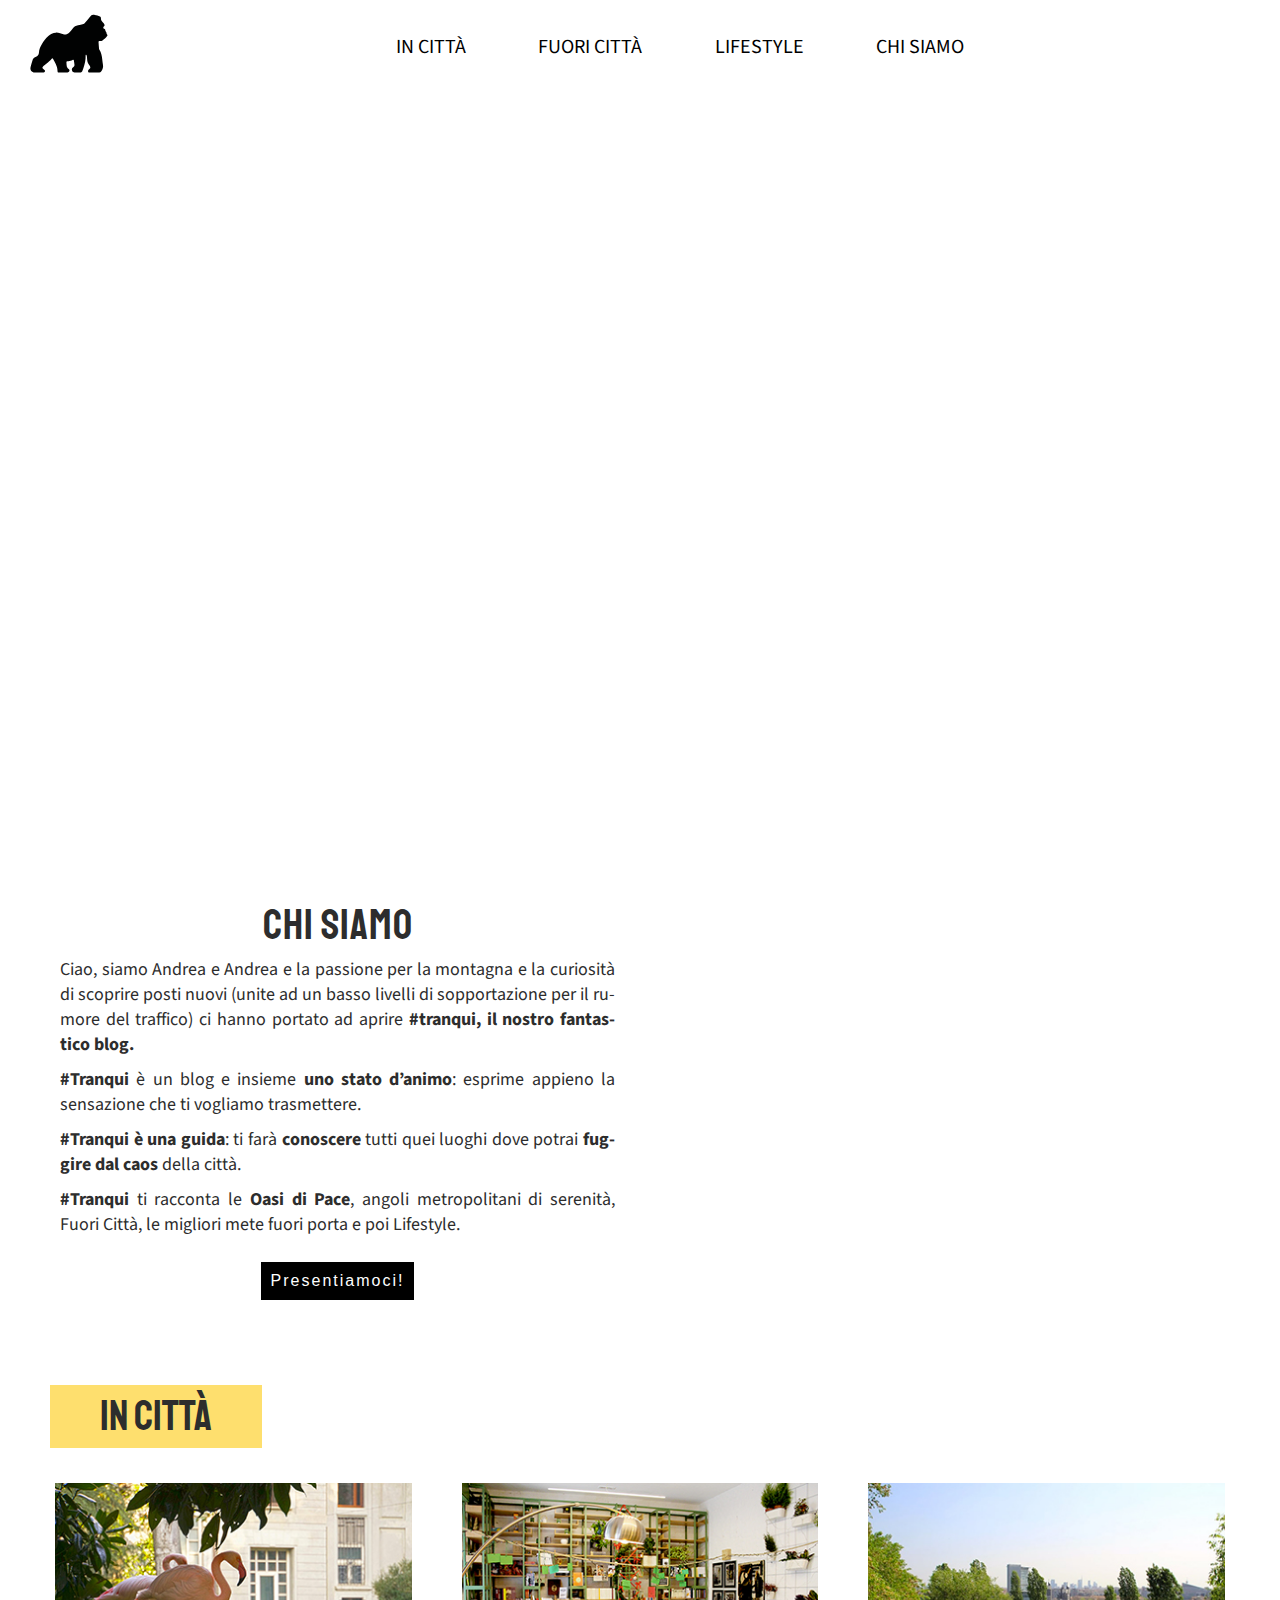
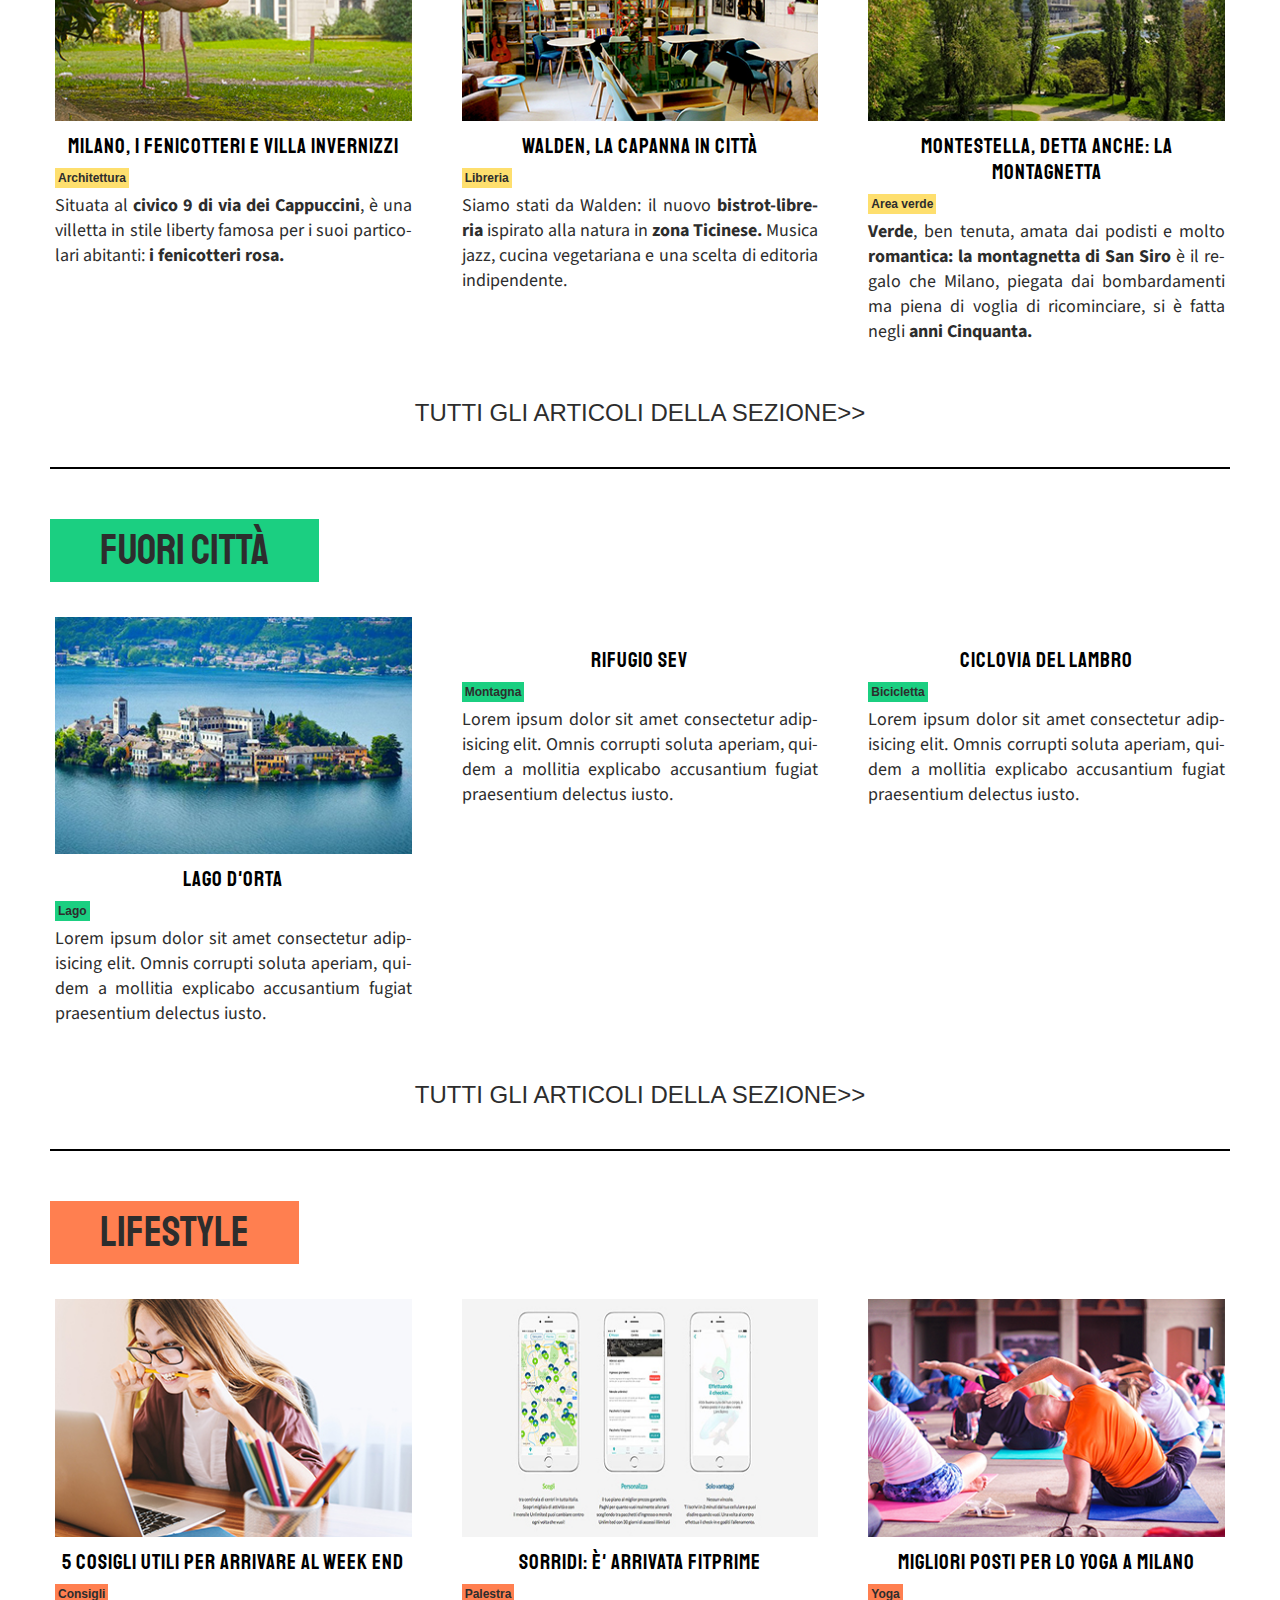
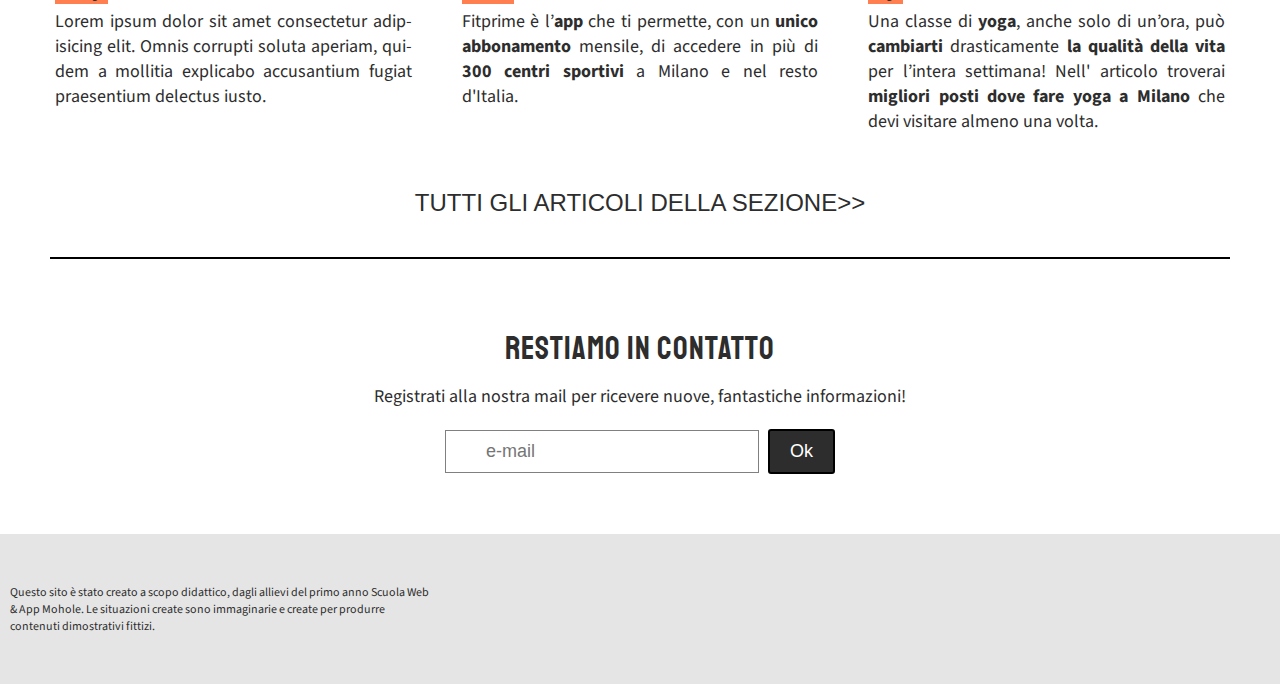
==== commit b6e1d72b: "22" ====
--- a/index.html
+++ b/index.html
@@ -64,7 +64,7 @@
              <p><b>#Tranqui è una guida</b>: ti farà <b>conoscere</b> tutti quei luoghi dove 
                  potrai <b>fuggire dal caos</b> della città.
              </p>
-             <p><b>#Tranqui</b> ti racconta le <b>Oasi di Pace</b>, angoli metropolitani di serenità, Fuori Città, le migliori mete fuori porta e poi Lifestyle </p>
+             <p><b>#Tranqui</b> ti racconta le <b>Oasi di Pace</b>, angoli metropolitani di serenità, Fuori Città, le migliori mete fuori porta e poi Lifestyle. </p>
         <button class="puls_chi_siamo" name="nome" onclick="location.href='chi_siamo.html'">Presentiamoci!</button>
         </article>
         <article class="colonna">
@@ -192,8 +192,8 @@
             <a href="#"><img src="img/ragazza_matita.jpg" alt="" width="100%" height="auto"></a> 
             <a href="#"><h3>5 mgliori bar/librerie</h3></a>
             <button class="small orange" name="nome" onclick="location.href='lifestyle.html'"><b>Palestra</b></button>
-            <p>Fitprime è l’app che ti permette, con un unico abbonamento mensile,
-                di accedere in più di 300 centri sportivi in città.
+            <p>Fitprime è l’app che ti permette, con un <b>unico abbonamento mensile</b>,
+                di accedere in più di <b>300 centri sportivi</b> in città.
             </p> 
     </article> 
 </main>
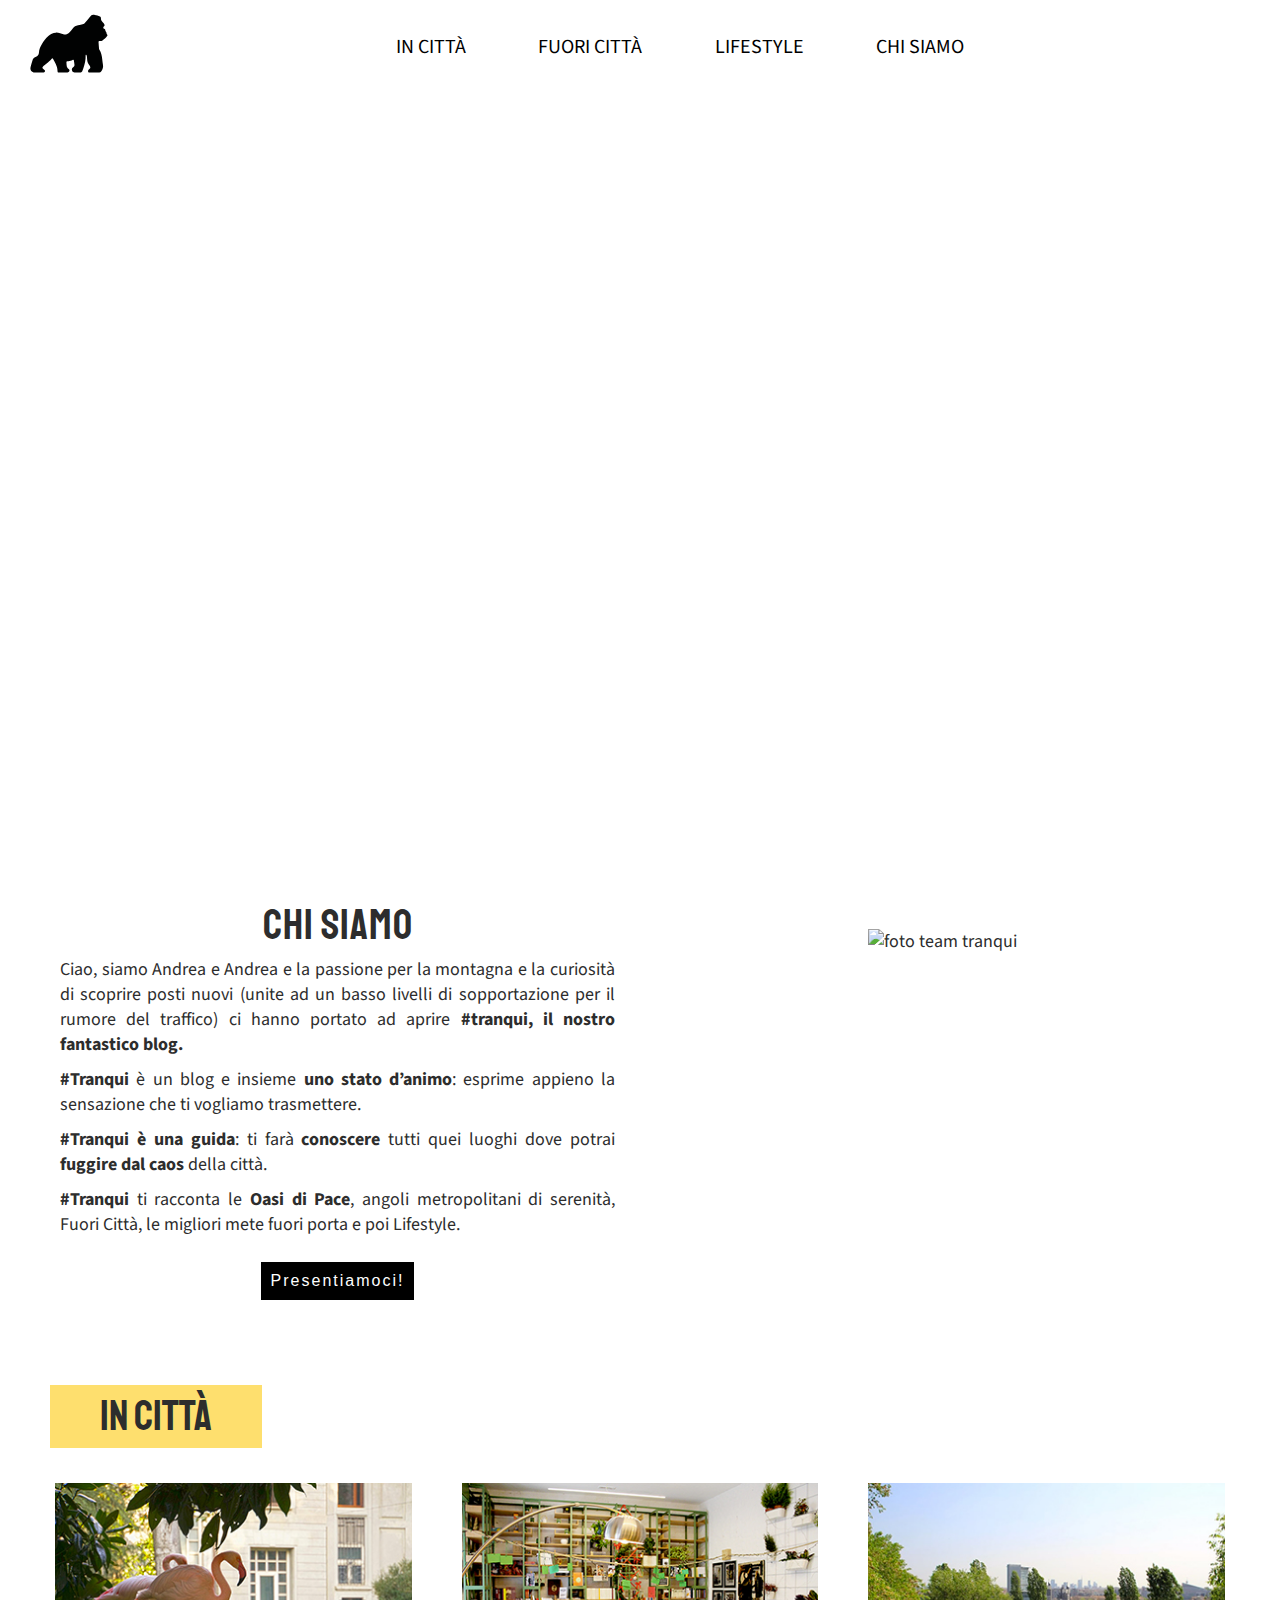
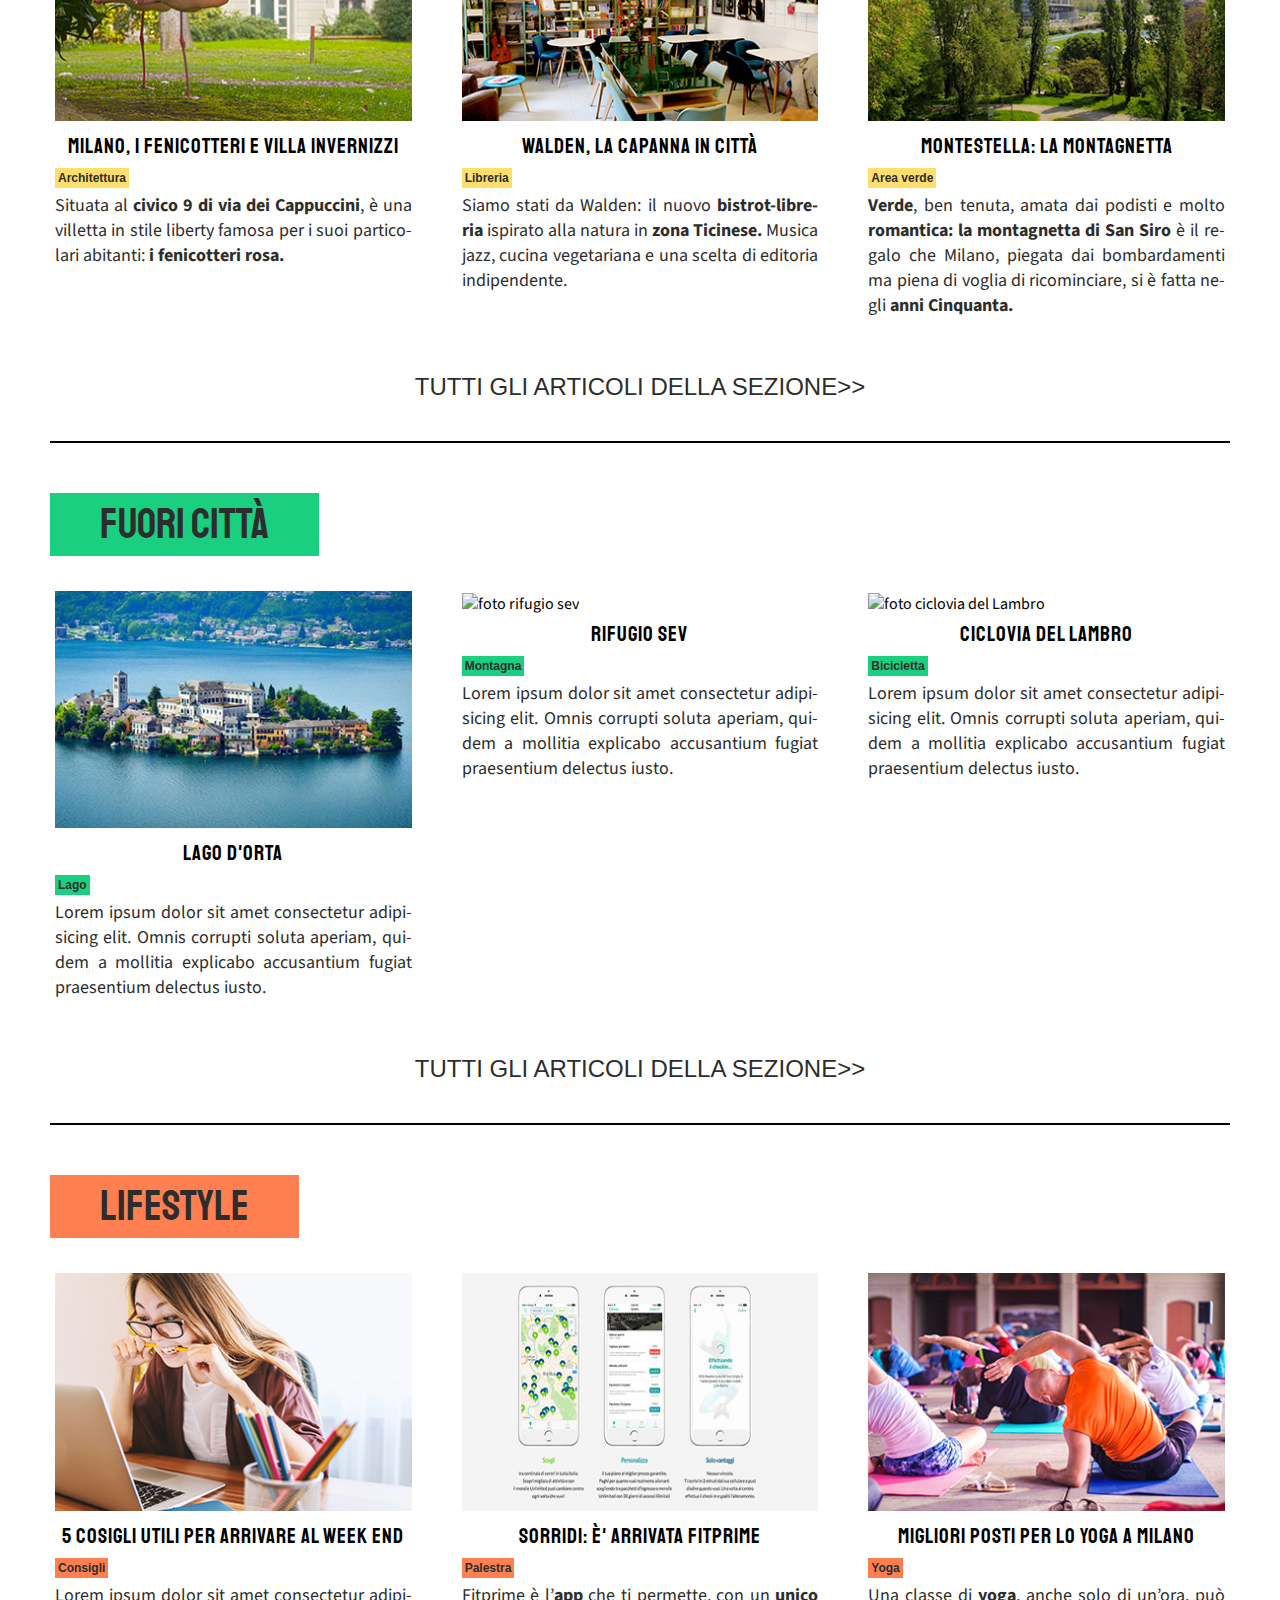
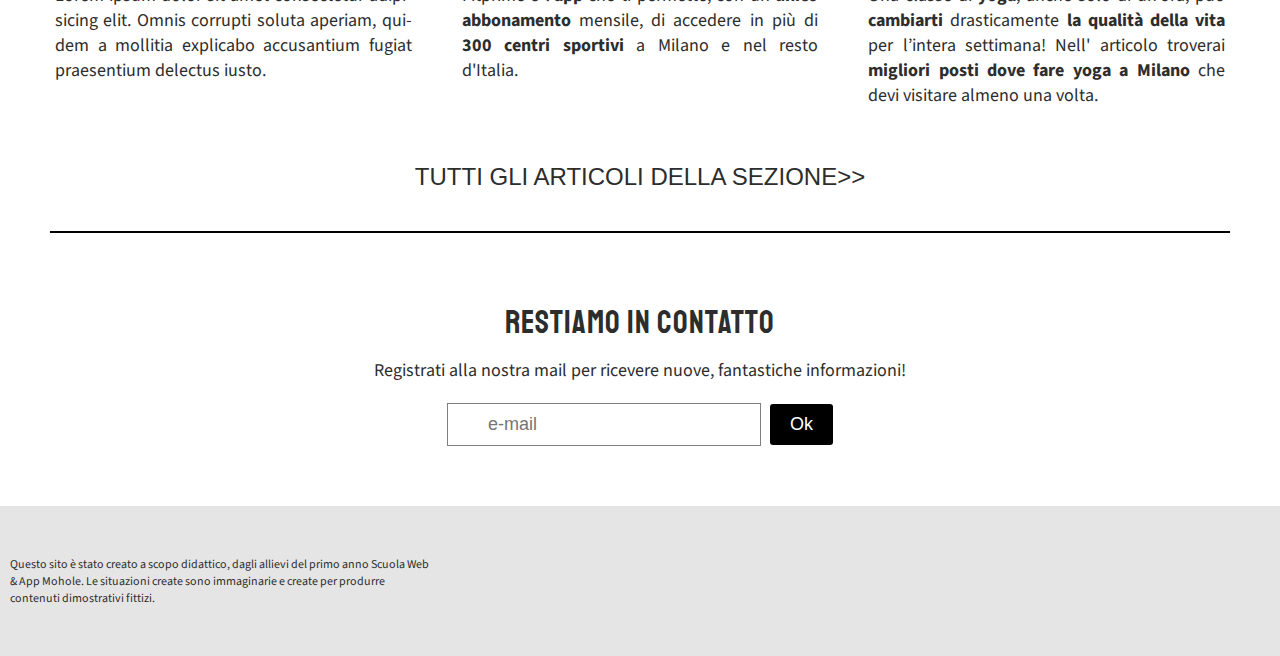
==== commit 2d883276: "21feb" ====
--- a/index.html
+++ b/index.html
@@ -1,18 +1,33 @@
 <!DOCTYPE html>
-<html lang="en">
+<html lang="it">
 <head>
     <meta charset="UTF-8">
-    <meta name="viewport" content="width=device-width, initial-scale=1.0">
+    <!-- viewport controllo zoom bloccato-->
+    <meta name="viewport" content="width=device-width, initial-scale=1.0, maximum-scale=1">
+     <!-- X-UA er compatibilità di alcuni aspetti di Internet Explorer -->
     <meta http-equiv="X-UA-Compatible" content="ie=edge">
-    <link rel="stylesheet" href="style.css">
+    <!-- autore del sito -->
+    <meta name="author" content="Andrea Guffi, Andrea Lepori">
+
+    <!-- meta description -->
+    <meta name="description" content="Il sito ufficiale di Tranqui">
+           
+    <!-- meta keywords -->
+    <meta name="keywords" content="Milano, blog, tranquillità">
+
+     <!-- link google font -->
+     <link href="https://fonts.googleapis.com/css?family=Cabin+Sketch:700&display=swap" rel="stylesheet">
+     <link href="https://fonts.googleapis.com/css?family=Staatliches&display=swap" rel="stylesheet">
+     <link href="https://fonts.googleapis.com/css?family=Source+Sans+Pro&display=swap" rel="stylesheet">
+     <link href="https://fonts.googleapis.com/css?family=Source+Sans+Pro:600&display=swap" rel="stylesheet">
+    
     <title>Tranqui</title>
+
     <!-- carico il file per le icone Fontawesome -->
     <link rel="stylesheet" href="fontawesome/css/all.min.css">
-    <!-- link google font -->
-    <link href="https://fonts.googleapis.com/css?family=Cabin+Sketch:700&display=swap" rel="stylesheet">
-    <link href="https://fonts.googleapis.com/css?family=Staatliches&display=swap" rel="stylesheet">
-    <link href="https://fonts.googleapis.com/css?family=Source+Sans+Pro&display=swap" rel="stylesheet">
-    <link href="https://fonts.googleapis.com/css?family=Source+Sans+Pro:600&display=swap" rel="stylesheet">
+
+    <!-- link file style css -->
+    <link rel="stylesheet" href="style.css">
 </head>
 <body>
     <nav>
@@ -51,7 +66,8 @@
         <h1>#tranqui</h1>
         <p>diaro di sopravvivenza nella giungla urbana</p>
     </aside>
-    <main class="chi_siamo">
+<main>
+    <section class="chi_siamo">
         <article class="colonna testo"> 
             <h4>chi siamo</h4>
             <p>Ciao, siamo Andrea e Andrea e la passione per la montagna e la curiosità di 
@@ -68,16 +84,16 @@
         <button class="puls_chi_siamo" name="nome" onclick="location.href='chi_siamo.html'">Presentiamoci!</button>
         </article>
         <article class="colonna">
-            <img class="foto_team" src="img/nostro_team.jpg" alt="" width="85%" height="auto">
+            <img class="foto_team" src="img/nostro_team.jpg" alt="foto team tranqui" width="85%" height="auto">
         </article>
          
-    </main>
+    </section>
  
     <button class="categoria yellow" name="nome" onclick="location.href='in_citta.html'">in città</button>
      
-    <main> 
+    <section> 
         <article class="colonna">    
-            <a href="article_villa_inv.html"><img src="img/villa_inv2_small.jpg" alt="" width="100%" height="auto"></a>
+            <a href="article_villa_inv.html"><img src="img/villa_inv2_small.jpg" alt="foto giardino villa invernizzi" width="100%" height="auto"></a>
             <a href="article_villa_inv.html"><h3>Milano, i fenicotteri e villa Invernizzi</h3></a>
             <!--<a class="tag_home yellow" href="#">Architettura</a> -->
             <button class="small yellow" name="nome" onclick="location.href='in_citta.html'"><b>Architettura</b></button>
@@ -86,7 +102,7 @@
             </p> 
         </article> 
         <article class="colonna">       
-           <a href="#"><img src="img/walden_small.jpg" alt="" width="100%" height="auto"></a> 
+           <a href="#"><img src="img/walden_small.jpg" alt="foto walden" width="100%" height="auto"></a> 
            <a href="#"><h3>Walden, la capanna in città</h3></a>
            <!--<a class="tag_home yellow" href="#">bar/libreria</a>-->
            <button class="small yellow" name="nome" onclick="location.href='in_citta.html'"><b>Libreria</b></button>
@@ -95,8 +111,8 @@
             </p>     
        </article>   
         <article class="colonna">
-            <a href="#"><img src="img/montestella.jpg" alt="" width="100%" height="auto"></a>
-        <a href="#"><h3>Montestella, detta anche: la montagnetta</h3></a>
+            <a href="#"><img src="img/montestella.jpg" alt="foto montestella" width="100%" height="auto"></a>
+        <a href="#"><h3>Montestella: la montagnetta</h3></a>
         <!--<a class="tag_home yellow" href="#">area verde</a>-->
         <button class="small yellow" name="nome" onclick="location.href='in_citta.html'"><b>Area verde</b></button>
             <p><b>Verde</b>, ben tenuta, amata dai podisti e molto <b>romantica: la montagnetta di San Siro</b> è il regalo che Milano,
@@ -113,14 +129,14 @@
               accusantium fugiat praesentium delectus iusto.
              </p> 
         </article> 
-    </main>
+    </section>
     <a class="scopri" href="in_citta.html"><p class="scopri_altro">TUTTI GLI ARTICOLI DELLA SEZIONE>></p></a>
     <hr>
     <button class="categoria green" name="nome" onclick="location.href='fuori_citta.html'">fuori città</button>  
 
-    <main>  
-        <article class="colonna">
-            <a href="#"><img src="img/lago_dorta.jpg" alt="" width="100%" height="auto"></a>
+    <section>  
+        <article class="colonna">
+            <a href="#"><img src="img/lago_dorta.jpg" alt="foto lago d'Orta" width="100%" height="auto"></a>
             <a href="#"><h3>Lago d'Orta</h3></a>
             <!--<a class="tag_home green" href="#">lago famiglia</a>-->
             <button class="small green" name="nome" onclick="location.href='fuori_citta.html'"><b>Lago</b></button>
@@ -130,7 +146,7 @@
             </p>
         </article>
         <article class="colonna">       
-            <a href="article_rifugio_sev.html"><img src="img/croce_rifugio_sev_small.jpg" alt="" width="100%" height="auto"></a>  
+            <a href="article_rifugio_sev.html"><img src="img/croce_rifugio_sev_small.jpg" alt="foto rifugio sev" width="100%" height="auto"></a>  
             <a href="article_rifugio_sev.html"><h3>Rifugio Sev</h3></a>
             <button class="small green" name="nome" onclick="location.href='fuori_citta.html'"><b>Montagna</b></button>
             <p>Lorem ipsum dolor sit amet consectetur adipisicing elit. 
@@ -139,7 +155,7 @@
             </p>    
         </article> 
          <article class="colonna">    
-            <a href="#"><img src="img/ciclovia.jpg" alt="" width="100%" height="auto"></a>
+            <a href="#"><img src="img/ciclovia.jpg" alt="foto ciclovia del Lambro" width="100%" height="auto"></a>
             <a href="#"><h3>Ciclovia del Lambro</h3></a>
             <button class="small green" name="nome" onclick="location.href='fuori_citta.html'"><b>Bicicletta</b></button>
             <p>Lorem ipsum dolor sit amet consectetur adipisicing elit. 
@@ -148,7 +164,7 @@
             </p>
         </article>
         <article class="colonna show_mobile">       
-            <a href="#"><img src="img/villa_panza_2.jpg" alt="" width="100%" height="auto"></a>  
+            <a href="#"><img src="img/villa_panza_2.jpg" alt="foto villa Panza" width="100%" height="auto"></a>  
             <a href="#"><h3>Villa Panza</h3></a>
             <button class="small green" name="nome" onclick="location.href='fuori_citta.html'"><b>Architettura</b></button>
              <p>Lorem ipsum dolor sit amet consectetur adipisicing elit. 
@@ -156,11 +172,11 @@
               accusantium fugiat praesentium delectus iusto.
              </p>
         </article>    
-    </main>
+    </section>
         <a class="scopri" href="fuori_citta.html"><p class="scopri_altro">TUTTI GLI ARTICOLI DELLA SEZIONE>></p></a>
         <hr>
         <button class="categoria orange" name="nome" onclick="location.href='lifestyle.html'">Lifestyle</button>  
-    <main>  
+    <section>  
         <article class="colonna">
             <a href="#"><img src="img/ragazza_matita.jpg" alt="" width="100%" height="auto"></a>
             <a href="#"><h3>5 cosigli utili per arrivare al week end</h3></a>
@@ -172,7 +188,7 @@
             </p> 
         </article>
         <article class="colonna">       
-            <a href="#"><img src="img/fit_prime.jpg" alt="" width="100%" height="auto"></a>
+            <a href="#"><img src="img/fit_prime.jpg" alt="immagine schermo telefono app fitprime" width="100%" height="auto"></a>
             <a href="#"><h3>Sorridi: è' arrivata fitprime</h3></a>
             <button class="small orange" name="nome" onclick="location.href='lifestyle.html'"><b>Palestra</b></button>
             <p>Fitprime è l’<b>app</b> che ti permette, con un <b>unico abbonamento</b> mensile,
@@ -180,7 +196,7 @@
             </p>
         </article> 
         <article class="colonna">    
-            <a href="#"><img src="img/palestra_yogaa.jpg" alt="" width="100%" height="auto"></a>
+            <a href="#"><img src="img/palestra_yogaa.jpg" alt="foto persone durante lezione di yoga" width="100%" height="auto"></a>
             <a href="#"><h3>Migliori posti per lo yoga a Milano</h3></a>
             <button class="small orange" name="nome" onclick="location.href='lifestyle.html'"><b>Yoga</b></button>
              <p>Una classe di <b>yoga</b>, anche solo di un’ora, 
@@ -189,25 +205,26 @@
             </p>
         </article>  
         <article class="colonna show_mobile">       
-            <a href="#"><img src="img/ragazza_matita.jpg" alt="" width="100%" height="auto"></a> 
-            <a href="#"><h3>5 mgliori bar/librerie</h3></a>
-            <button class="small orange" name="nome" onclick="location.href='lifestyle.html'"><b>Palestra</b></button>
-            <p>Fitprime è l’app che ti permette, con un <b>unico abbonamento mensile</b>,
-                di accedere in più di <b>300 centri sportivi</b> in città.
+            <a href="#"><img src="img/running.jpg" alt="foto runner" width="100%" height="auto"></a> 
+            <a href="#"><h3>Guida ai migliori running club milanesi</h3></a>
+            <button class="small orange" name="nome" onclick="location.href='lifestyle.html'"><b>Sport</b></button>
+            <p>Correre è bello, condividere i chilometri lo è ancora di più.
+                Ecco la lista dei running club più gettonati in città.
             </p> 
     </article> 
+    </section>
+    <a class="scopri" href="lifestyle.html"><p class="scopri_altro">TUTTI GLI ARTICOLI DELLA SEZIONE>></p></a>
+    <hr>
 </main>
-<a class="scopri" href="lifestyle.html"><p class="scopri_altro">TUTTI GLI ARTICOLI DELLA SEZIONE>></p></a>
-<hr>
-<div class="mail_form">
-    <h4>Restiamo in contatto</h4>
-    <p>Registrati alla nostra mail per ricevere nuove, fantastiche informazioni!</p>
-    <form action="#" method="POST" role="form">
-        <label for="email"></label>
-        <input class="email_add" type="text" id="email" name="email" placeholder="e-mail">
-        <input class="send_butt" type="submit" value="Ok">
-    </form>
-</div>
+    <div class="mail_form">
+        <h4>Restiamo in contatto</h4>
+        <p>Registrati alla nostra mail per ricevere nuove, fantastiche informazioni!</p>
+        <form action="#" method="POST" role="form">
+            <label for="email"></label>
+            <input class="email_add" type="text" id="email" name="email" placeholder="e-mail">
+            <input class="send_butt" type="submit" value="Ok">
+         </form>
+    </div>
 
 <footer>
     <div class="colonna" id="disclaimer">
@@ -216,10 +233,10 @@
            Le situazioni create sono immaginarie e create per produrre 
            contenuti dimostrativi fittizi.
         </p>
-</div>  
-
-<div class="colonna"></div>                    
-<div class="colonna"> 
+    </div>  
+
+    <div class="colonna"></div>                    
+    <div class="colonna"> 
    <!--<h5>be social</h5> -->  
               
     <div class="menu_social">                    
@@ -235,12 +252,9 @@
     </div>
 </div> 
 </footer>
+
+<script src="js/jquery.js"></script>
 <script src="js/app.js"></script>
-<script src="js/jquery.js"></script>
-<script src="js/filter-tags.js"></script>
-
-    
- 
     
 </body>
 </html>--- a/style.css
+++ b/style.css
@@ -47,6 +47,10 @@
     align-items: center;/*centra verticalmente*/
     min-height: 8vh;
     background-color: white;
+    /* qui 
+    width:100%;
+    overflow: hidden;*/
+    
 }
 .logo{
     margin-top: 10px;
@@ -57,7 +61,9 @@
     display: flex;
     text-align: center;
     justify-content: space-around;
+    /*modificato da 50 a 100*/
     width: 50%;
+    overflow: hidden;
 }
 .nav-links li{
     list-style: none;
@@ -112,22 +118,22 @@
 /*
     chi siamo home page
 */
-main.chi_siamo{
+section.chi_siamo{
     margin: 20px 5px 80px 5px;
     text-align: center;   
 }
-main.chi_siamo .colonna{
+section.chi_siamo .colonna{
     width: 50%;
 }
-main.chi_siamo h4{
+section.chi_siamo h4{
     font-size: 42px;
     padding-bottom: 5px;
 }
-main.chi_siamo p{
+section.chi_siamo p{
     font-size: 20px;
     text-align: left;
 }
-main.chi_siamo img{
+section.chi_siamo img{
     text-align: right;
     align-items: center;
     align-content: center;
@@ -178,25 +184,25 @@
 /*
  *   Struttura a 3 colonne
  */
-main{
+section{
     display: flex;
     flex-wrap: wrap; /*va a capo quando non c'è più spazio.*/
     padding-left: 30px;
     padding-right: 30px;
 }
-main .colonna{
+section .colonna{
    width: 33.333%;
    padding: 5px 25px;
    /*text-align: center;*/
    margin-top: 30px;
 }
-main .colonna h3{
+section .colonna h3{
    font-size: 21px;
    margin-top: 5px;
    margin-bottom: 5px;
    text-align: center;
 }
-main .colonna h3 a:hover{
+section .colonna h3 a:hover{
     color:red;
 }
 button.small{
@@ -209,7 +215,7 @@
     margin-bottom: 5px;
     font-size: 12px;
 }
-main .colonna p{
+section .colonna p{
     font-size: 18px;
    padding-bottom: 10px;
    text-align: justify;
@@ -217,6 +223,9 @@
    -webkit-hyphens: auto; /*old versions of Crhome e Safari*/
    -ms-hyphens: auto; /*old versions of IE*/
 }  
+section.chi_siamo p{
+    hyphens: none;
+}
 article.colonna a{
    color: black;
    text-decoration: none;
@@ -272,10 +281,10 @@
   }
 input.send_butt{
     margin-top: 20px;
-    background-color: #2d2d2d;
+    background-color: black;
     color: white;
     padding: 10px 20px;
-    border: 2px solid black;
+    /*border: 2px solid black;*/
     border-radius: 3px;
     cursor: pointer;
   }
@@ -399,10 +408,10 @@
     font-size: 40px;
     text-align: center;
 }
-main.single_article .colonna.trenta{
+section.single_article .colonna.trenta{
     width: 35%;
 }
-main.single_article .colonna.settanta{
+section.single_article .colonna.settanta{
     width: 65%;
 }
 article.colonna.trenta div.info_utili{
@@ -412,11 +421,11 @@
 article.colonna.trenta div.info_utili p{
     font-size: 16px;
 }
-main.articoli_correl{
+section.articoli_correl{
     margin-left: 5px;
     margin-right: 5px;
 }
-main.articoli_correl .colonna{
+section.articoli_correl .colonna{
     width: 20%;
     padding: 5px 5px;
     text-align: center;
@@ -431,11 +440,11 @@
  
 /*pag. chi siamo*/
 
-main.presentazione .colonna.nostra_foto{
+section.presentazione .colonna.nostra_foto{
     width: 35%;
     text-align: center;
 }
-main.presentazione .colonna.settanta{
+section.presentazione .colonna.settanta{
     width: 65%;
 }
 
@@ -443,7 +452,7 @@
    font-size: 32px;
    text-align: center;
 }
-main.presentazione p{
+section.presentazione p{
     text-align: left;
     font-size: 20px;
 }
@@ -454,17 +463,94 @@
     margin-top: 30px;
 }
 
-
+/* form contatti */   
+.containe {
+    max-width: 600px;
+    width: 100%;
+    margin: 0 auto;
+    /*position: relative;*/
+  }
+  #contact input[type="text"],
+  #contact input[type="email"],
+  #contact input[type="tel"],
+  #contact input[type="url"],
+  #contact textarea,
+  #contact button[type="submit"] {
+    font: 400 12px/16px "Source Sans Pro", Helvetica, Arial, sans-serif;
+  }
+  #contact {
+    padding: 25px;
+    margin: 20px 0;
+   /* box-shadow: 0 0 20px 0 rgba(0, 0, 0, 0.2), 0 5px 5px 0 rgba(0, 0, 0, 0.24);*/
+  }
+  #contact h3 {
+    display: block;
+    font-size: 30px;
+    font-weight: 300;
+    margin-bottom: 10px;
+  }
+  #contact h4 {
+    margin: 5px 0 15px;
+    display: block;
+    font-size: 13px;
+    font-weight: 400;
+  }
+  fieldset {
+    border: medium none !important;
+    margin: 0 0 10px;
+    min-width: 100%;
+    padding: 0;
+    width: 100%;
+  }
+  #contact input[type="text"],
+  #contact input[type="email"],
+  #contact input[type="tel"],
+  #contact input[type="url"],
+  #contact textarea {
+    width: 100%;
+    border: 1px solid #ccc;
+    background: #FFF;
+    margin: 0 0 5px;
+    padding: 10px;
+  }
+  #contact input[type="text"]:hover,
+  #contact input[type="email"]:hover,
+  #contact input[type="tel"]:hover,
+  #contact input[type="url"]:hover,
+  #contact textarea:hover {
+    -webkit-transition: border-color 0.3s ease-in-out;
+    -moz-transition: border-color 0.3s ease-in-out;
+    transition: border-color 0.3s ease-in-out;
+    border: 1px solid #aaa;
+  }
+  #contact textarea {
+    height: 100px;
+    max-width: 100%;
+    resize: none;
+  }
+  #contact button[type="submit"] {
+    cursor: pointer;
+    width: 15%;
+    border: none;
+    background: black;
+    color: #FFF;
+    /*margin: 0 0 5px;*/
+    margin: 0% 40% ;
+    padding: 10px;
+    font-size: 15px;
+  }
+
+/* MEDIA QUERY */
 @media screen and (max-width:1024px){
     .nav-links{
         width: 60%;
     }
     /*riduco margin top e bottom di chi_siamo home*/
-    main.chi_siamo{
+    section.chi_siamo{
         margin: 20px 5px 50px 5px;
         text-align: center;   
     }
-    main .colonna p{
+    section .colonna p{
         font-size: 18px;
     }  
     /*intro delle category*/
@@ -478,12 +564,12 @@
     font-size:36px;
 }
     /*single page*/
-    main.articoli_correl{
+    section.articoli_correl{
         margin-left: 5px;
         margin-right: 5px;
     }
     /*single page*/
-    main.articoli_correl{
+    section.articoli_correl{
         margin-left: 5px;
         margin-right: 5px;
     } 
@@ -499,7 +585,7 @@
       
     } 
     /*articoli correlati*/
-    main.articoli_correl .colonna{
+    section.articoli_correl .colonna{
         width: 25%;
      }
      article.colonna.via_1200{
@@ -522,8 +608,8 @@
        flex-direction: column;
        align-items: center;/*vertical align for the element NB nel blog provare a mettere justify content center*/ 
        width: 100% /*mettere a 100% per coprire tutto*/;
-       transform: translateX(100%);
-       transition: transform 0.4s ease-in;
+       transform: translateY(100%);
+       transition: transform 0.6s ease-in;
    }
    .nav-links li{
        opacity: 0;
@@ -544,24 +630,24 @@
    h1{
        font-size: 90px;
    }
-    main{
+    section{
         padding-left: 5px;
         padding-right: 5px;
    }
-   main.chi_siamo .colonna{
+   section.chi_siamo .colonna{
     width: 100%;
     }
-    main.chi_siamo{
+    section.chi_siamo{
         margin-top: 5px;
         margin-bottom: 10px;
         text-align: center;
         margin-left: 5px;
         margin-right: 5px;
     }
-    main.chi_siamo img.foto_team{
+    section.chi_siamo img.foto_team{
         display: none;
     }
-    main .colonna{
+    section .colonna{
         width: 50%;
         padding: 10px 10px;
         /*text-align: center;*/
@@ -599,7 +685,7 @@
         font-size: 21px; 
     }   
     /*single article*/
-    main.single_article .colonna.trenta{
+    section.single_article .colonna.trenta{
         width: 100%;
     }
     h2.page_title{
@@ -608,26 +694,26 @@
         text-align: center;
     }
     /*articoli correlati*/
-    main.articoli_correl .colonna{
+    section.articoli_correl .colonna{
         width: 33.33%;
      }
      article.colonna.via_768{
          display: none;
      }
-    main.single_article .colonna.settanta{
+    section.single_article .colonna.settanta{
         width: 100%;
     } 
     /*pagina chi siamo*/
-    main.presentazione .colonna.nostra_foto{
+    section.presentazione .colonna.nostra_foto{
         width: 100%;
     }
-    main.presentazione .colonna.nostra_foto img{
+    section.presentazione .colonna.nostra_foto img{
         text-align: center;
     }
-    main.presentazione .colonna.settanta{
+    section.presentazione .colonna.settanta{
         width: 100%;
     } 
-    main.presentazione img{
+    section.presentazione img{
         text-align: center;
     }
     /* selezione categorie filter buttons*/
@@ -643,7 +729,7 @@
 }
 /*da iPhone plus in giù*/
 @media screen and (max-width:500px){
-    main .colonna{
+    section .colonna{
         width: 100%;
         padding: 10px 10px;
         /*text-align: center;*/
@@ -656,7 +742,7 @@
     article.colonna.sparisci{
         display: block;
     }
-    main.articoli_correl .colonna{
+    section.articoli_correl .colonna{
         width: 50%;
      }
      article.colonna.via_mobile{
@@ -666,13 +752,11 @@
 .fab {
     padding-left: 13px;
     font-size:27px;
-}
-}
-
+    }
+}
 .nav-active{
     transform: translateX(0%);
 }
-
 /* start menu animation */
 @keyframes navLinkFade{
     from{
@@ -684,7 +768,6 @@
         transform: translateX(0px);
     }
 }
-
 .toggle .line1{
     transform: rotate(-45deg) translate(-5px,6px);
 }
@@ -696,15 +779,9 @@
 }
 /* end menu animation */
 
-/* Search input 
-input {
-	font-size: 120%;
-	border: 1px solid #999;
-	padding: 5px;}
-input:hover {
-	border: 1px solid #666;}
-input:focus {
-	border: 1px solid #00cccc;
-    outline: none;}*/
-   
-   +
+
+      
+    
+      
+     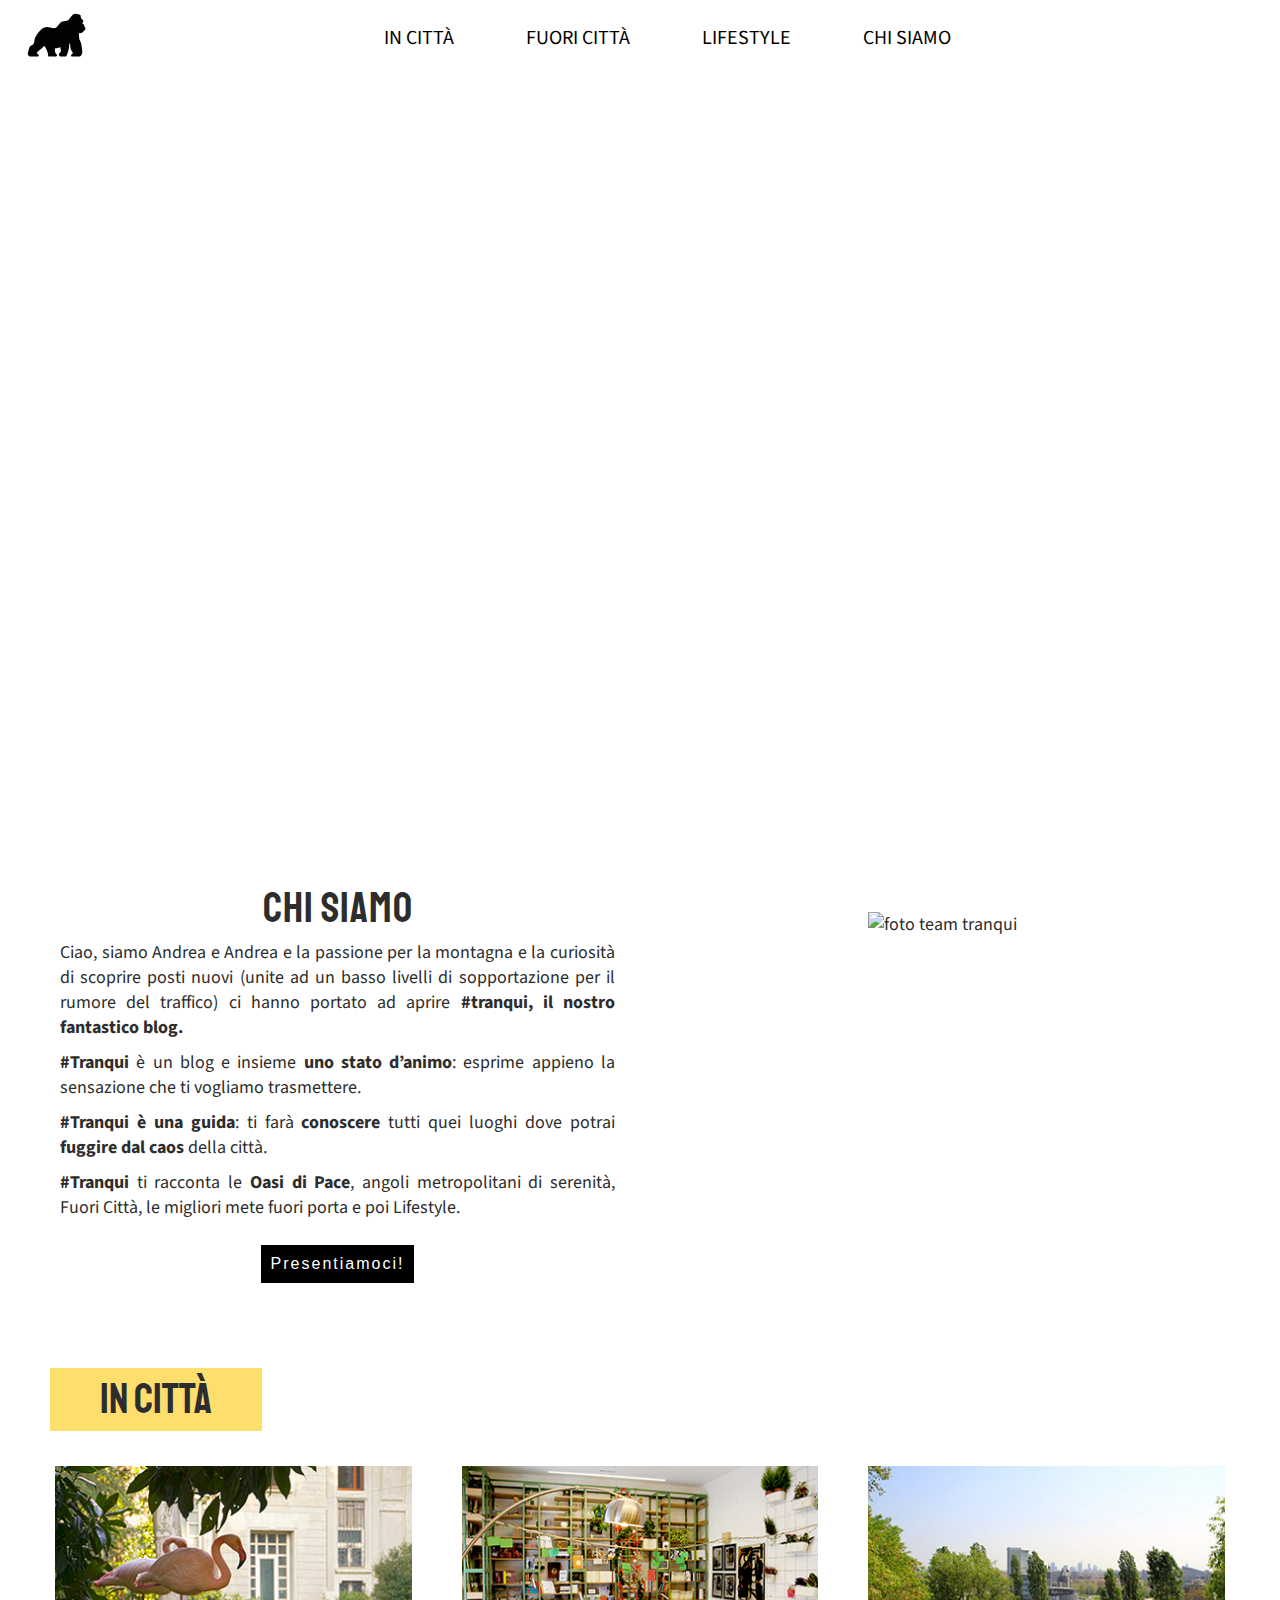
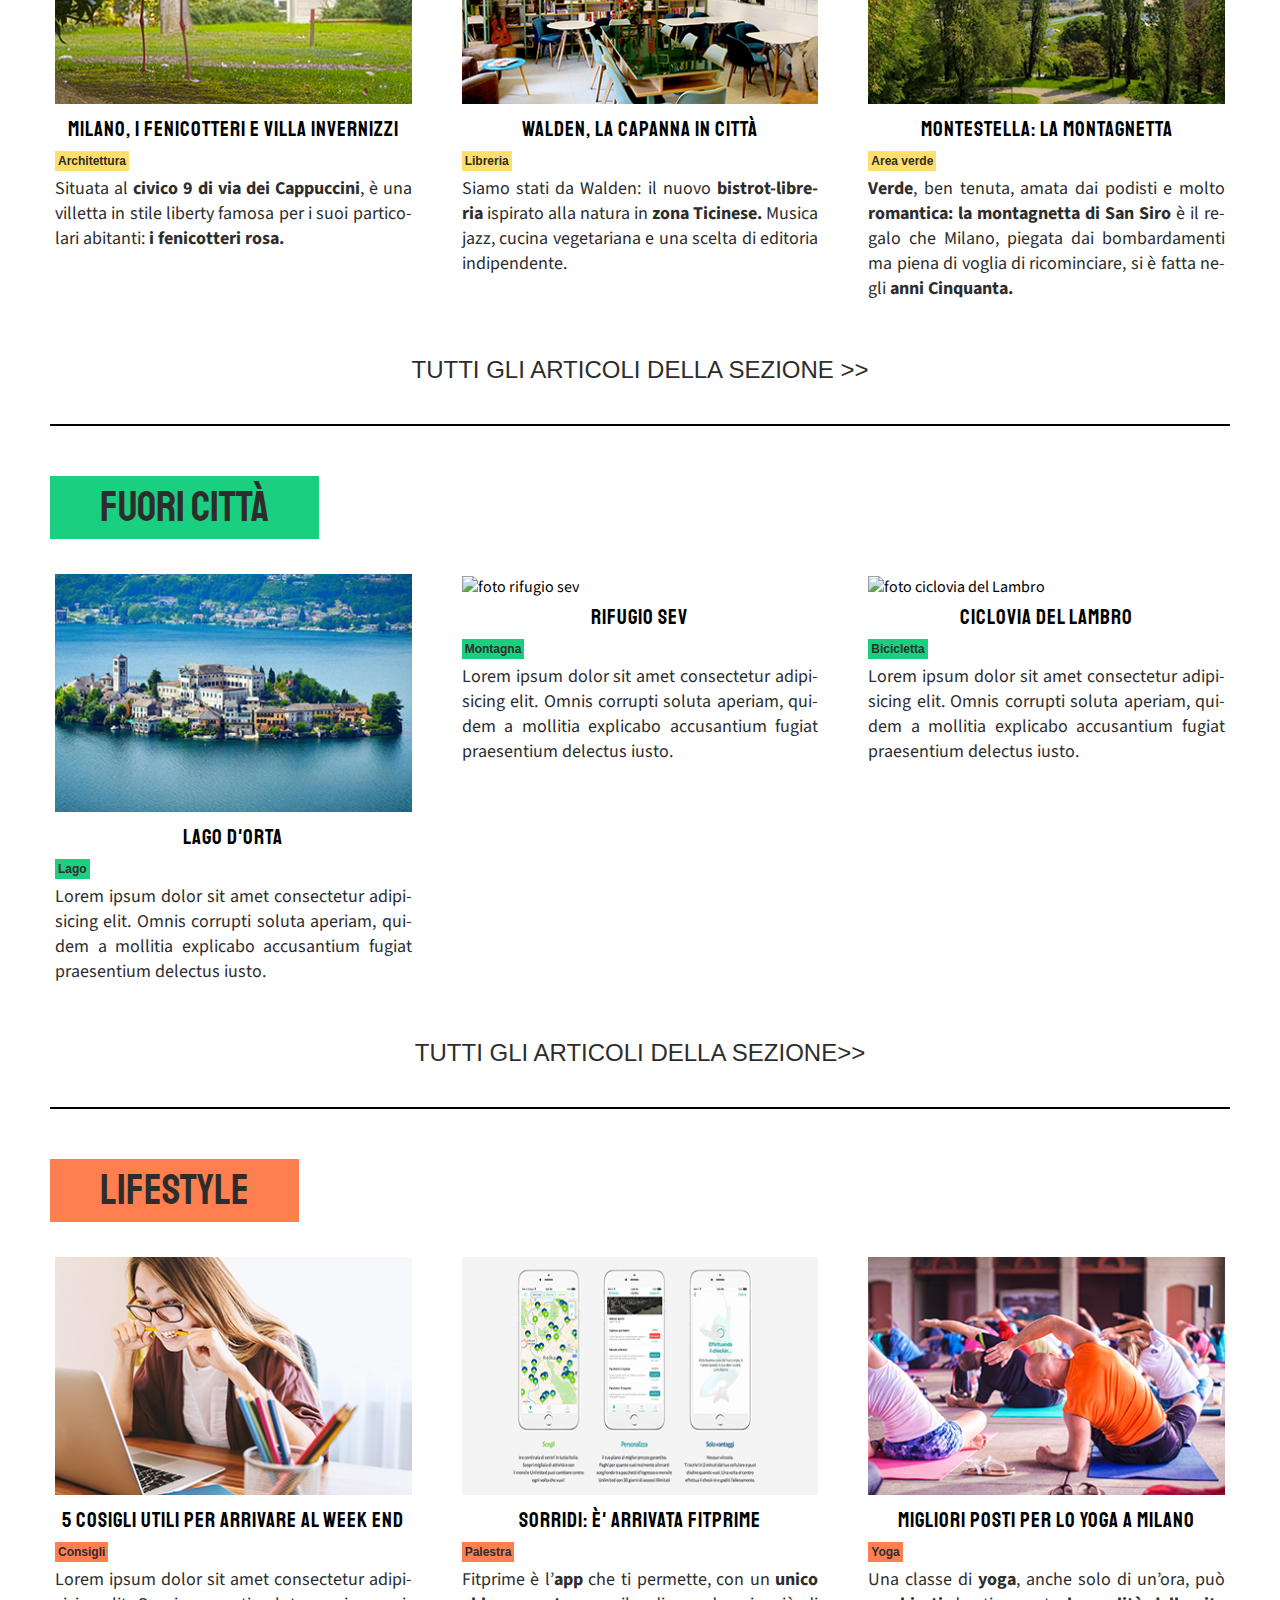
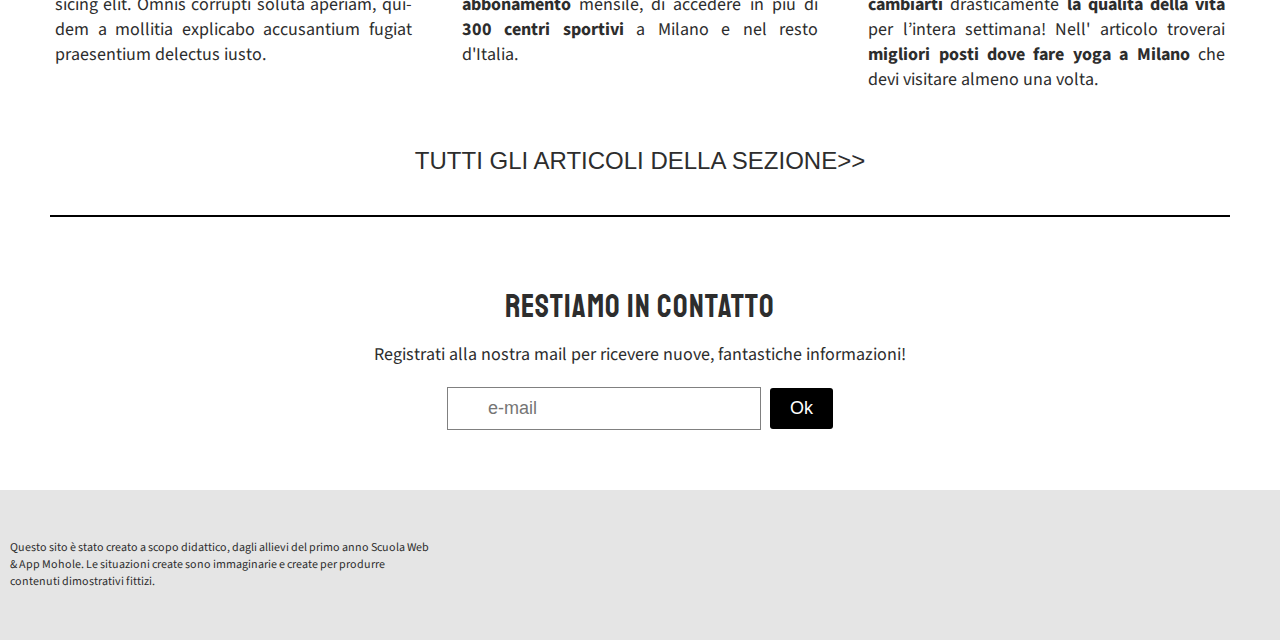
==== commit bd7b668f: "mancava la i" ====
--- a/index.html
+++ b/index.html
@@ -33,7 +33,7 @@
     <nav>
         <div class="logo">
             <a href="index.html">
-                <img src="img/logotranqui.svg" alt="" width="100" height="auto">
+                <img src="img/logotranqui.svg" alt="" width="75" height="auto">
             </a>
         </div>
         <ul class="nav-links">
@@ -64,7 +64,7 @@
     </nav>
     <aside id="banner"> 
         <h1>#tranqui</h1>
-        <p>diaro di sopravvivenza nella giungla urbana</p>
+        <p>diario di sopravvivenza nella giungla urbana</p>
     </aside>
 <main>
     <section class="chi_siamo">
@@ -103,7 +103,7 @@
         </article> 
         <article class="colonna">       
            <a href="#"><img src="img/walden_small.jpg" alt="foto walden" width="100%" height="auto"></a> 
-           <a href="#"><h3>Walden, la capanna in città</h3></a>
+           <a href="#"><h3 class="rosso">Walden, la capanna in città</h3></a>
            <!--<a class="tag_home yellow" href="#">bar/libreria</a>-->
            <button class="small yellow" name="nome" onclick="location.href='in_citta.html'"><b>Libreria</b></button>
             <p>Siamo stati da Walden: il nuovo <b>bistrot-libreria</b> ispirato alla natura in <b>zona Ticinese.</b>
@@ -130,7 +130,7 @@
              </p> 
         </article> 
     </section>
-    <a class="scopri" href="in_citta.html"><p class="scopri_altro">TUTTI GLI ARTICOLI DELLA SEZIONE>></p></a>
+    <a class="scopri" href="in_citta.html"><p class="scopri_altro">TUTTI GLI ARTICOLI DELLA SEZIONE >></p></a>
     <hr>
     <button class="categoria green" name="nome" onclick="location.href='fuori_citta.html'">fuori città</button>  
 
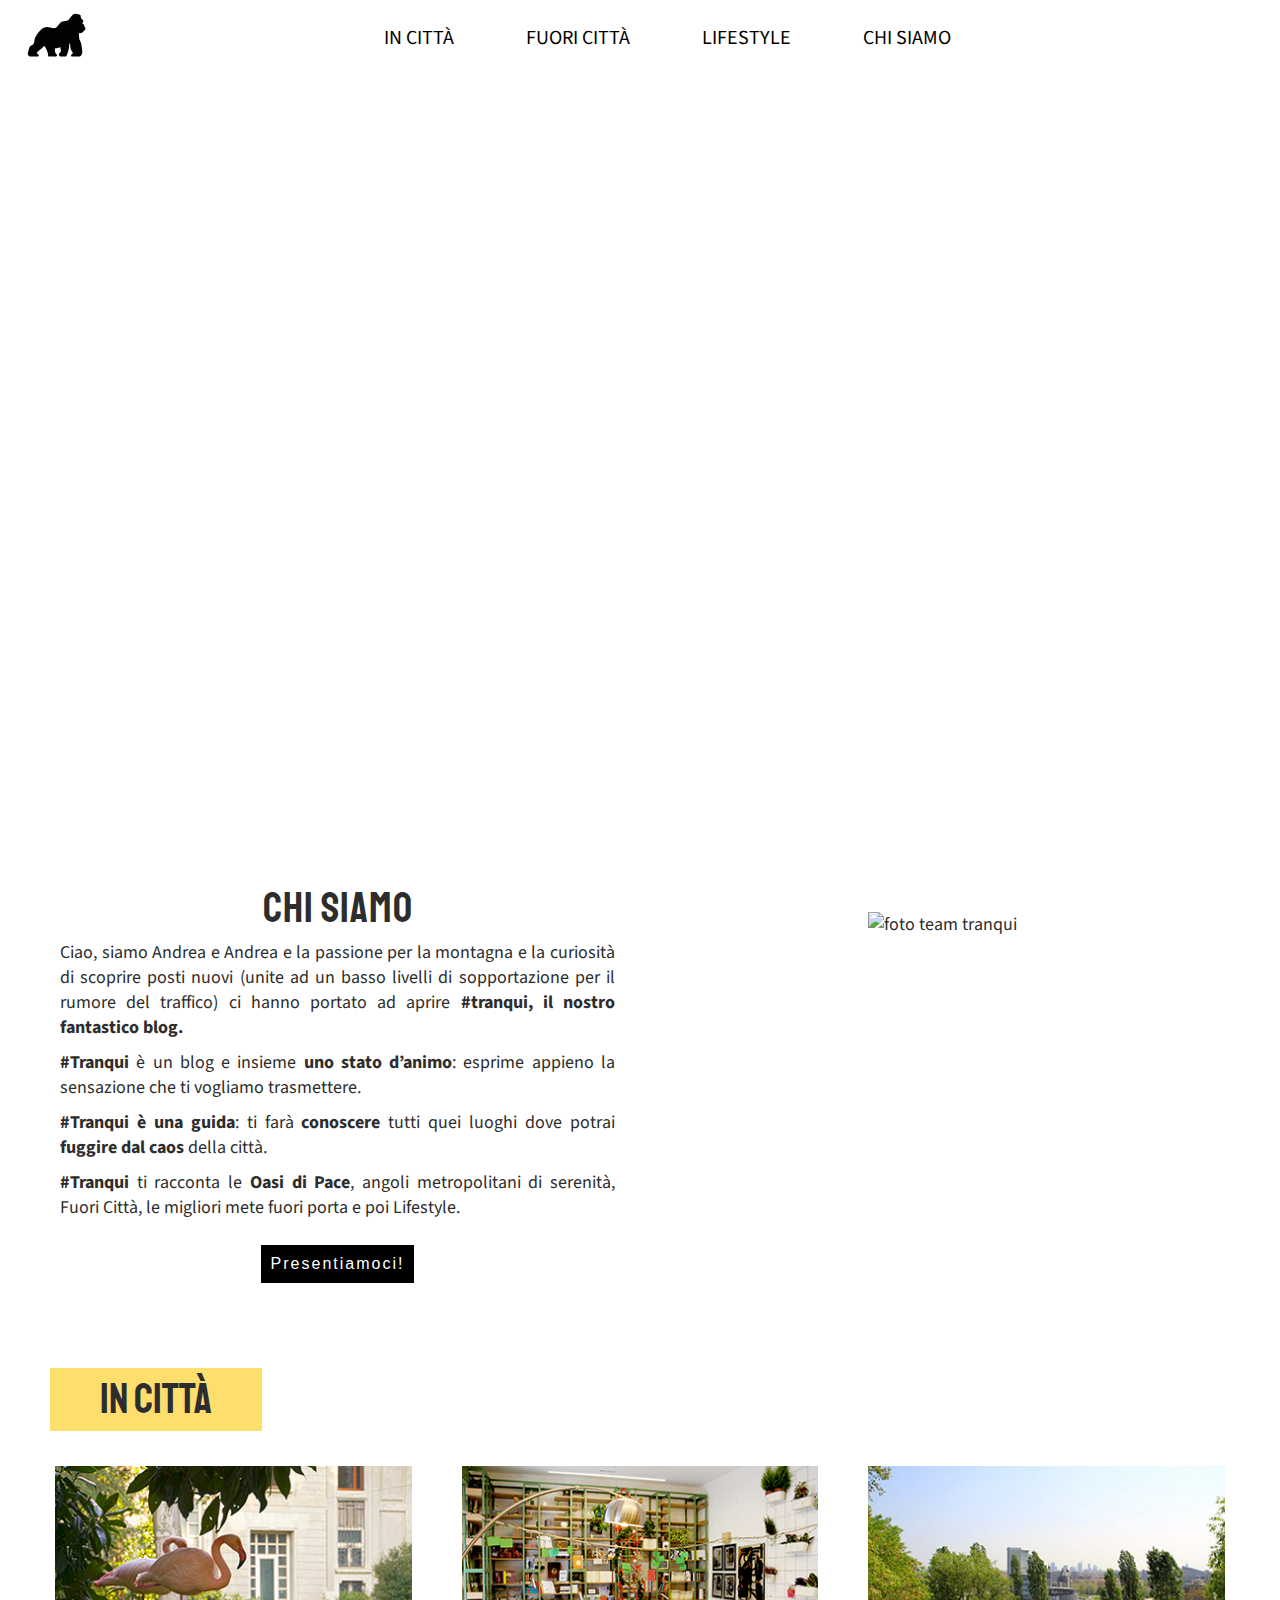
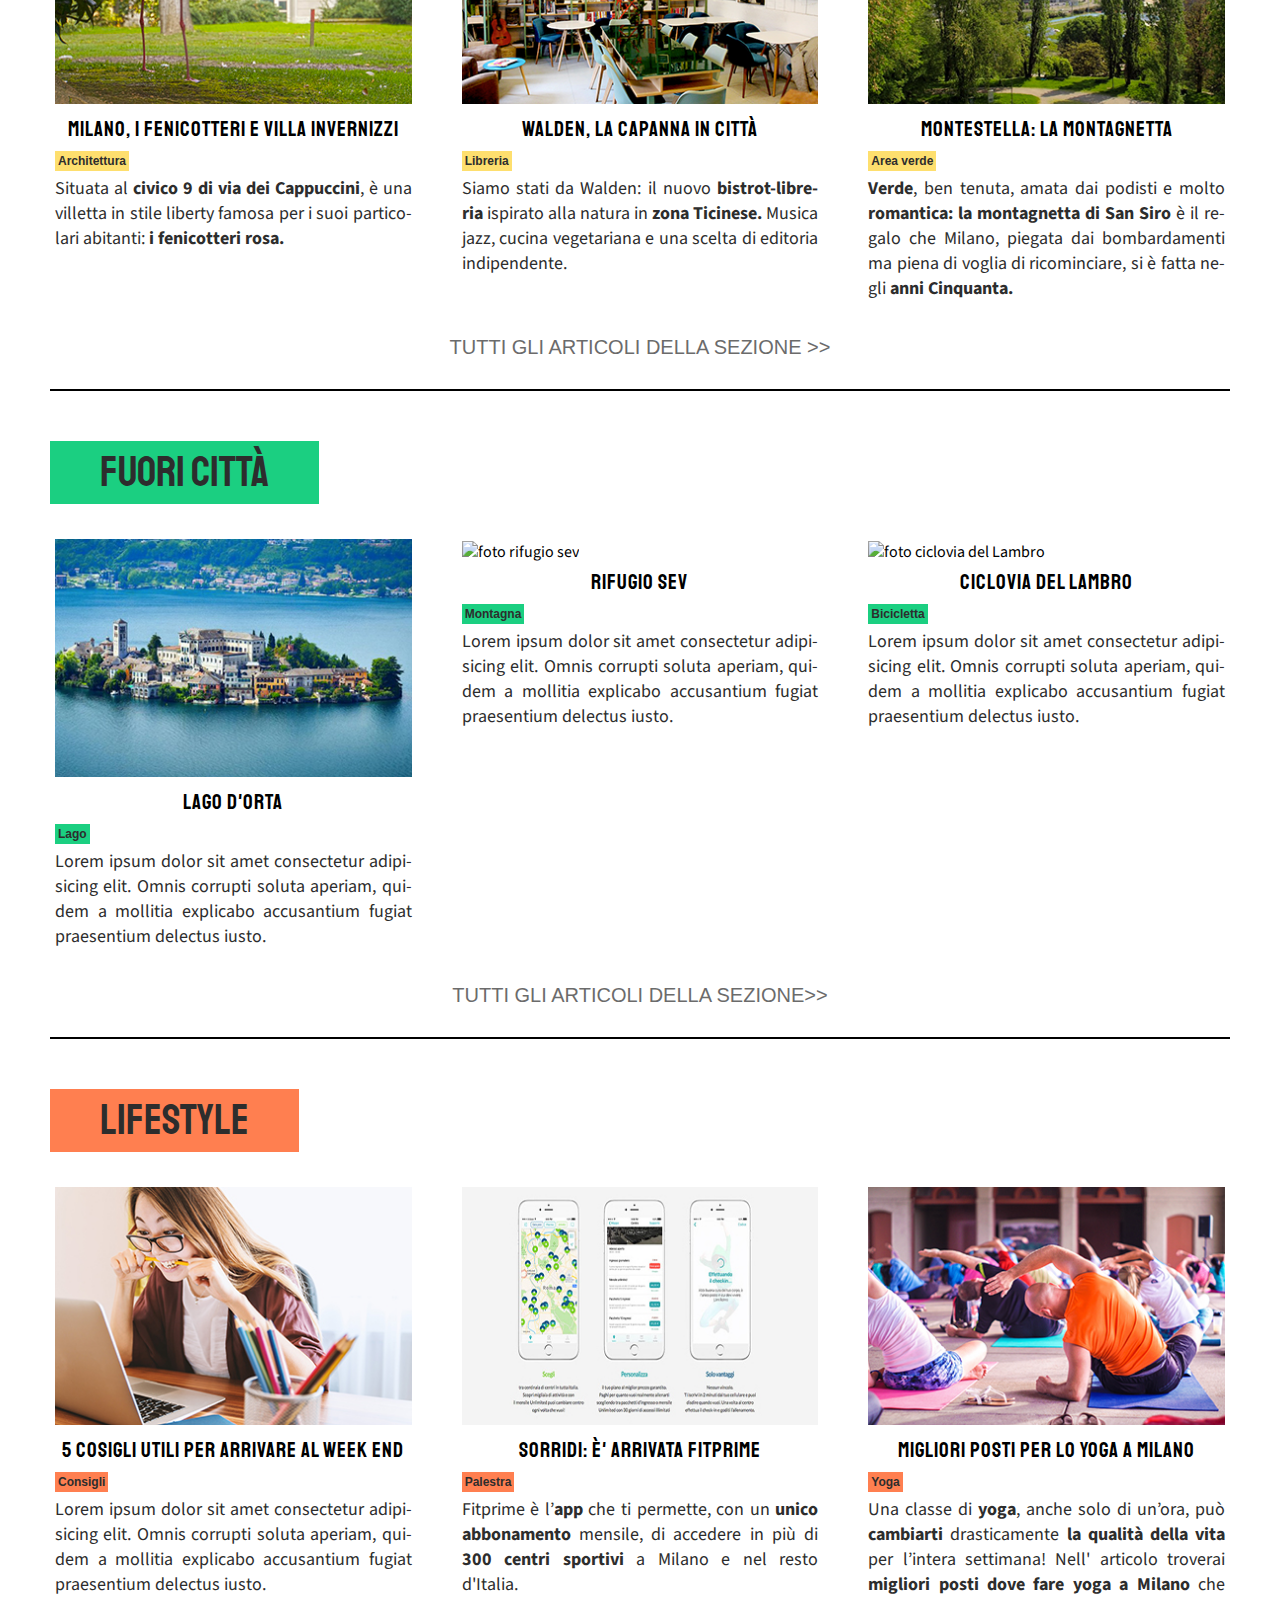
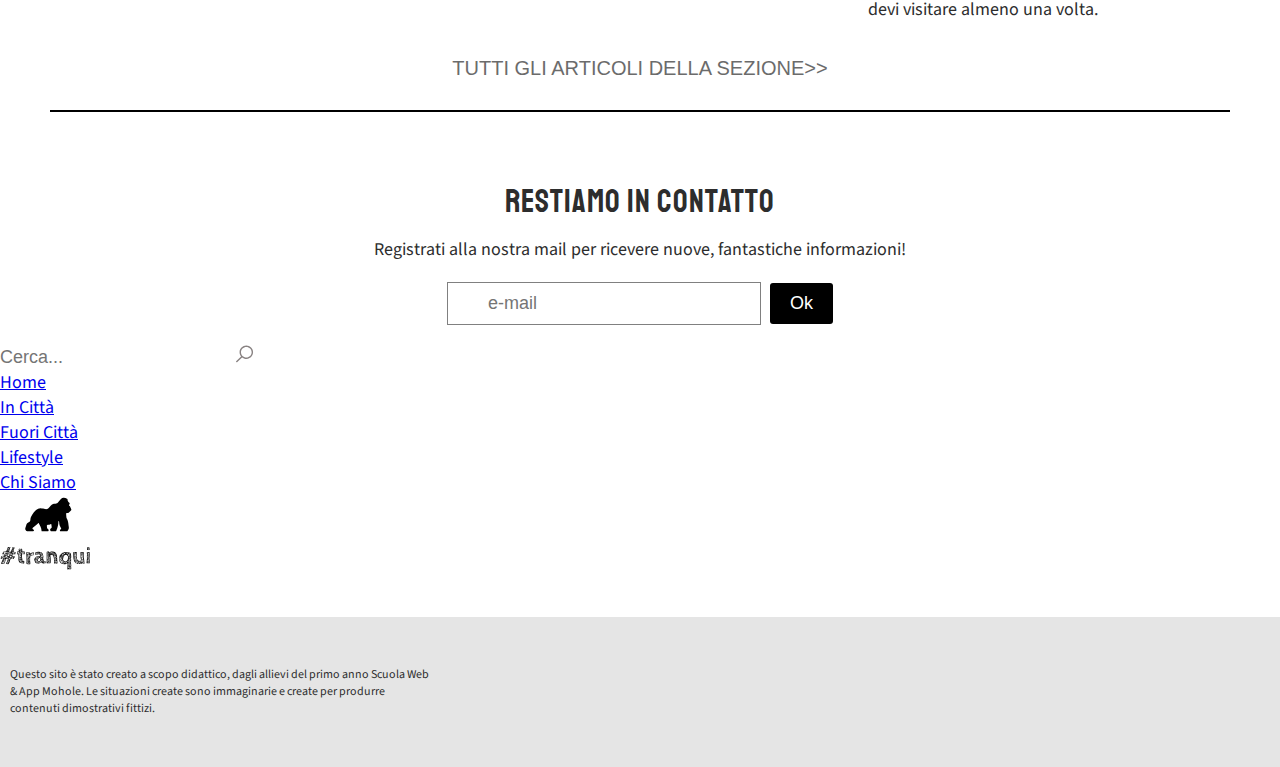
==== commit 7d75928a: "Creazione side-bar" ====
--- a/index.html
+++ b/index.html
@@ -16,10 +16,10 @@
     <meta name="keywords" content="Milano, blog, tranquillità">
 
      <!-- link google font -->
-     <link href="https://fonts.googleapis.com/css?family=Cabin+Sketch:700&display=swap" rel="stylesheet">
+     <link href="https://fonts.googleapis.com/css2?family=Cabin+Sketch:wght@400;700&display=swap" rel="stylesheet">
      <link href="https://fonts.googleapis.com/css?family=Staatliches&display=swap" rel="stylesheet">
      <link href="https://fonts.googleapis.com/css?family=Source+Sans+Pro&display=swap" rel="stylesheet">
-     <link href="https://fonts.googleapis.com/css?family=Source+Sans+Pro:600&display=swap" rel="stylesheet">
+     <link href="https://fonts.googleapis.com/css2?family=Source+Sans+Pro:wght@200;300;600;700;900&display=swap" rel="stylesheet">
     
     <title>Tranqui</title>
 
@@ -66,165 +66,197 @@
         <h1>#tranqui</h1>
         <p>diario di sopravvivenza nella giungla urbana</p>
     </aside>
-<main>
-    <section class="chi_siamo">
-        <article class="colonna testo"> 
-            <h4>chi siamo</h4>
-            <p>Ciao, siamo Andrea e Andrea e la passione per la montagna e la curiosità di 
-                scoprire posti nuovi (unite ad un basso livelli di sopportazione per il rumore del traffico) 
-                ci hanno portato ad aprire <b>#tranqui, il nostro fantastico blog.</b>  
-            </p>
-             <p><b>#Tranqui</b> è un blog e insieme <b>uno stato d’animo</b>: esprime appieno
-                  la sensazione che ti vogliamo trasmettere. 
-             </p>
-             <p><b>#Tranqui è una guida</b>: ti farà <b>conoscere</b> tutti quei luoghi dove 
-                 potrai <b>fuggire dal caos</b> della città.
-             </p>
-             <p><b>#Tranqui</b> ti racconta le <b>Oasi di Pace</b>, angoli metropolitani di serenità, Fuori Città, le migliori mete fuori porta e poi Lifestyle. </p>
-        <button class="puls_chi_siamo" name="nome" onclick="location.href='chi_siamo.html'">Presentiamoci!</button>
-        </article>
-        <article class="colonna">
-            <img class="foto_team" src="img/nostro_team.jpg" alt="foto team tranqui" width="85%" height="auto">
-        </article>
-         
-    </section>
- 
-    <button class="categoria yellow" name="nome" onclick="location.href='in_citta.html'">in città</button>
-     
-    <section> 
-        <article class="colonna">    
-            <a href="article_villa_inv.html"><img src="img/villa_inv2_small.jpg" alt="foto giardino villa invernizzi" width="100%" height="auto"></a>
-            <a href="article_villa_inv.html"><h3>Milano, i fenicotteri e villa Invernizzi</h3></a>
-            <!--<a class="tag_home yellow" href="#">Architettura</a> -->
-            <button class="small yellow" name="nome" onclick="location.href='in_citta.html'"><b>Architettura</b></button>
-            <p>Situata al <b>civico 9 di via dei Cappuccini</b>, 
-            è una villetta in stile liberty famosa per i suoi particolari abitanti: <b>i fenicotteri rosa.</b>
-            </p> 
-        </article> 
-        <article class="colonna">       
-           <a href="#"><img src="img/walden_small.jpg" alt="foto walden" width="100%" height="auto"></a> 
-           <a href="#"><h3 class="rosso">Walden, la capanna in città</h3></a>
-           <!--<a class="tag_home yellow" href="#">bar/libreria</a>-->
-           <button class="small yellow" name="nome" onclick="location.href='in_citta.html'"><b>Libreria</b></button>
-            <p>Siamo stati da Walden: il nuovo <b>bistrot-libreria</b> ispirato alla natura in <b>zona Ticinese.</b>
-                 Musica jazz, cucina vegetariana e una scelta di editoria indipendente.
-            </p>     
-       </article>   
-        <article class="colonna">
-            <a href="#"><img src="img/montestella.jpg" alt="foto montestella" width="100%" height="auto"></a>
-        <a href="#"><h3>Montestella: la montagnetta</h3></a>
-        <!--<a class="tag_home yellow" href="#">area verde</a>-->
-        <button class="small yellow" name="nome" onclick="location.href='in_citta.html'"><b>Area verde</b></button>
-            <p><b>Verde</b>, ben tenuta, amata dai podisti e molto <b>romantica: la montagnetta di San Siro</b> è il regalo che Milano,
-                piegata dai bombardamenti ma piena di voglia di ricominciare,
-                si è fatta negli <b>anni Cinquanta.</b>
-            </p>   
-         </article>
-         <article class="colonna show_mobile">       
-            <a href="#"><img src="img/sarpi_otto.jpg" alt="" width="100%" height="auto"></a> 
-            <a href="#"><h3>5 mgliori bar/librerie</h3></a>
-            <button class="small yellow" name="nome" onclick="location.href='in_citta.html'"><b>Bar</b></button>
-             <p>Lorem ipsum dolor sit amet consectetur adipisicing elit. 
-              Omnis corrupti soluta aperiam, quidem a mollitia explicabo 
-              accusantium fugiat praesentium delectus iusto.
-             </p> 
-        </article> 
-    </section>
-    <a class="scopri" href="in_citta.html"><p class="scopri_altro">TUTTI GLI ARTICOLI DELLA SEZIONE >></p></a>
-    <hr>
-    <button class="categoria green" name="nome" onclick="location.href='fuori_citta.html'">fuori città</button>  
-
-    <section>  
-        <article class="colonna">
-            <a href="#"><img src="img/lago_dorta.jpg" alt="foto lago d'Orta" width="100%" height="auto"></a>
-            <a href="#"><h3>Lago d'Orta</h3></a>
-            <!--<a class="tag_home green" href="#">lago famiglia</a>-->
-            <button class="small green" name="nome" onclick="location.href='fuori_citta.html'"><b>Lago</b></button>
-            <p>Lorem ipsum dolor sit amet consectetur adipisicing elit. 
-                Omnis corrupti soluta aperiam, quidem a mollitia explicabo 
-                accusantium fugiat praesentium delectus iusto. 
-            </p>
-        </article>
-        <article class="colonna">       
-            <a href="article_rifugio_sev.html"><img src="img/croce_rifugio_sev_small.jpg" alt="foto rifugio sev" width="100%" height="auto"></a>  
-            <a href="article_rifugio_sev.html"><h3>Rifugio Sev</h3></a>
-            <button class="small green" name="nome" onclick="location.href='fuori_citta.html'"><b>Montagna</b></button>
-            <p>Lorem ipsum dolor sit amet consectetur adipisicing elit. 
-            Omnis corrupti soluta aperiam, quidem a mollitia explicabo 
-            accusantium fugiat praesentium delectus iusto.
-            </p>    
-        </article> 
-         <article class="colonna">    
-            <a href="#"><img src="img/ciclovia.jpg" alt="foto ciclovia del Lambro" width="100%" height="auto"></a>
-            <a href="#"><h3>Ciclovia del Lambro</h3></a>
-            <button class="small green" name="nome" onclick="location.href='fuori_citta.html'"><b>Bicicletta</b></button>
-            <p>Lorem ipsum dolor sit amet consectetur adipisicing elit. 
-            Omnis corrupti soluta aperiam, quidem a mollitia explicabo 
-            accusantium fugiat praesentium delectus iusto.
-            </p>
-        </article>
-        <article class="colonna show_mobile">       
-            <a href="#"><img src="img/villa_panza_2.jpg" alt="foto villa Panza" width="100%" height="auto"></a>  
-            <a href="#"><h3>Villa Panza</h3></a>
-            <button class="small green" name="nome" onclick="location.href='fuori_citta.html'"><b>Architettura</b></button>
-             <p>Lorem ipsum dolor sit amet consectetur adipisicing elit. 
-              Omnis corrupti soluta aperiam, quidem a mollitia explicabo 
-              accusantium fugiat praesentium delectus iusto.
-             </p>
-        </article>    
-    </section>
-        <a class="scopri" href="fuori_citta.html"><p class="scopri_altro">TUTTI GLI ARTICOLI DELLA SEZIONE>></p></a>
-        <hr>
-        <button class="categoria orange" name="nome" onclick="location.href='lifestyle.html'">Lifestyle</button>  
-    <section>  
-        <article class="colonna">
-            <a href="#"><img src="img/ragazza_matita.jpg" alt="" width="100%" height="auto"></a>
-            <a href="#"><h3>5 cosigli utili per arrivare al week end</h3></a>
-            <!--<a class="tag_home orange" href="#">travel</a>-->
-            <button class="small orange" name="nome" onclick="location.href='lifestyle.html'"><b>Consigli</b></button>
-            <p>Lorem ipsum dolor sit amet consectetur adipisicing elit. 
-                 Omnis corrupti soluta aperiam, quidem a mollitia explicabo 
-                accusantium fugiat praesentium delectus iusto. 
-            </p> 
-        </article>
-        <article class="colonna">       
-            <a href="#"><img src="img/fit_prime.jpg" alt="immagine schermo telefono app fitprime" width="100%" height="auto"></a>
-            <a href="#"><h3>Sorridi: è' arrivata fitprime</h3></a>
-            <button class="small orange" name="nome" onclick="location.href='lifestyle.html'"><b>Palestra</b></button>
-            <p>Fitprime è l’<b>app</b> che ti permette, con un <b>unico abbonamento</b> mensile,
-                 di accedere in più di <b>300 centri sportivi</b> a Milano e nel resto d'Italia.
-            </p>
-        </article> 
-        <article class="colonna">    
-            <a href="#"><img src="img/palestra_yogaa.jpg" alt="foto persone durante lezione di yoga" width="100%" height="auto"></a>
-            <a href="#"><h3>Migliori posti per lo yoga a Milano</h3></a>
-            <button class="small orange" name="nome" onclick="location.href='lifestyle.html'"><b>Yoga</b></button>
-             <p>Una classe di <b>yoga</b>, anche solo di un’ora, 
-                può <b>cambiarti</b> drasticamente <b>la qualità della vita</b> per l’intera settimana!
-                Nell' articolo troverai <b>migliori posti dove fare yoga a Milano</b> che devi visitare almeno una volta.
-            </p>
-        </article>  
-        <article class="colonna show_mobile">       
-            <a href="#"><img src="img/running.jpg" alt="foto runner" width="100%" height="auto"></a> 
-            <a href="#"><h3>Guida ai migliori running club milanesi</h3></a>
-            <button class="small orange" name="nome" onclick="location.href='lifestyle.html'"><b>Sport</b></button>
-            <p>Correre è bello, condividere i chilometri lo è ancora di più.
-                Ecco la lista dei running club più gettonati in città.
-            </p> 
-    </article> 
-    </section>
-    <a class="scopri" href="lifestyle.html"><p class="scopri_altro">TUTTI GLI ARTICOLI DELLA SEZIONE>></p></a>
-    <hr>
-</main>
-    <div class="mail_form">
-        <h4>Restiamo in contatto</h4>
-        <p>Registrati alla nostra mail per ricevere nuove, fantastiche informazioni!</p>
-        <form action="#" method="POST" role="form">
-            <label for="email"></label>
-            <input class="email_add" type="text" id="email" name="email" placeholder="e-mail">
-            <input class="send_butt" type="submit" value="Ok">
-         </form>
+
+<div class="sticky-container">
+    <div class="widthReduced">
+        <main>
+            <section class="chi_siamo">
+                <article class="colonna testo"> 
+                    <h4>chi siamo</h4>
+                    <p>Ciao, siamo Andrea e Andrea e la passione per la montagna e la curiosità di 
+                        scoprire posti nuovi (unite ad un basso livelli di sopportazione per il rumore del traffico) 
+                        ci hanno portato ad aprire <b>#tranqui, il nostro fantastico blog.</b>  
+                    </p>
+                    <p><b>#Tranqui</b> è un blog e insieme <b>uno stato d’animo</b>: esprime appieno
+                        la sensazione che ti vogliamo trasmettere. 
+                    </p>
+                    <p><b>#Tranqui è una guida</b>: ti farà <b>conoscere</b> tutti quei luoghi dove 
+                        potrai <b>fuggire dal caos</b> della città.
+                    </p>
+                    <p><b>#Tranqui</b> ti racconta le <b>Oasi di Pace</b>, angoli metropolitani di serenità, Fuori Città, le migliori mete fuori porta e poi Lifestyle. </p>
+                <button class="puls_chi_siamo" name="nome" onclick="location.href='chi_siamo.html'">Presentiamoci!</button>
+                </article>
+                <article class="colonna">
+                    <img class="foto_team" src="img/nostro_team.jpg" alt="foto team tranqui" width="85%" height="auto">
+                </article>
+                
+            </section>
+        
+            <button class="categoria yellow" name="nome" onclick="location.href='in_citta.html'">in città</button>
+            
+            <section> 
+                <article class="colonna">    
+                    <a href="article_villa_inv.html"><img src="img/villa_inv2_small.jpg" alt="foto giardino villa invernizzi" width="100%" height="auto"></a>
+                    <a href="article_villa_inv.html"><h3>Milano, i fenicotteri e villa Invernizzi</h3></a>
+                    <!--<a class="tag_home yellow" href="#">Architettura</a> -->
+                    <button class="small yellow" name="nome" onclick="location.href='in_citta.html'"><b>Architettura</b></button>
+                    <p>Situata al <b>civico 9 di via dei Cappuccini</b>, 
+                    è una villetta in stile liberty famosa per i suoi particolari abitanti: <b>i fenicotteri rosa.</b>
+                    </p> 
+                </article> 
+                <article class="colonna">       
+                <a href="#"><img src="img/walden_small.jpg" alt="foto walden" width="100%" height="auto"></a> 
+                <a href="#"><h3 class="rosso">Walden, la capanna in città</h3></a>
+                <!--<a class="tag_home yellow" href="#">bar/libreria</a>-->
+                <button class="small yellow" name="nome" onclick="location.href='in_citta.html'"><b>Libreria</b></button>
+                    <p>Siamo stati da Walden: il nuovo <b>bistrot-libreria</b> ispirato alla natura in <b>zona Ticinese.</b>
+                        Musica jazz, cucina vegetariana e una scelta di editoria indipendente.
+                    </p>     
+            </article>   
+                <article class="colonna">
+                    <a href="#"><img src="img/montestella.jpg" alt="foto montestella" width="100%" height="auto"></a>
+                <a href="#"><h3>Montestella: la montagnetta</h3></a>
+                <!--<a class="tag_home yellow" href="#">area verde</a>-->
+                <button class="small yellow" name="nome" onclick="location.href='in_citta.html'"><b>Area verde</b></button>
+                    <p><b>Verde</b>, ben tenuta, amata dai podisti e molto <b>romantica: la montagnetta di San Siro</b> è il regalo che Milano,
+                        piegata dai bombardamenti ma piena di voglia di ricominciare,
+                        si è fatta negli <b>anni Cinquanta.</b>
+                    </p>   
+                </article>
+                <article class="colonna show_mobile">       
+                    <a href="#"><img src="img/sarpi_otto.jpg" alt="" width="100%" height="auto"></a> 
+                    <a href="#"><h3>5 mgliori bar/librerie</h3></a>
+                    <button class="small yellow" name="nome" onclick="location.href='in_citta.html'"><b>Bar</b></button>
+                    <p>Lorem ipsum dolor sit amet consectetur adipisicing elit. 
+                    Omnis corrupti soluta aperiam, quidem a mollitia explicabo 
+                    accusantium fugiat praesentium delectus iusto.
+                    </p> 
+                </article> 
+            </section>
+            <a class="scopri" href="in_citta.html"><p class="scopri_altro">TUTTI GLI ARTICOLI DELLA SEZIONE >></p></a>
+            <hr>
+            <button class="categoria green" name="nome" onclick="location.href='fuori_citta.html'">fuori città</button>  
+
+            <section>  
+                <article class="colonna">
+                    <a href="#"><img src="img/lago_dorta.jpg" alt="foto lago d'Orta" width="100%" height="auto"></a>
+                    <a href="#"><h3>Lago d'Orta</h3></a>
+                    <!--<a class="tag_home green" href="#">lago famiglia</a>-->
+                    <button class="small green" name="nome" onclick="location.href='fuori_citta.html'"><b>Lago</b></button>
+                    <p>Lorem ipsum dolor sit amet consectetur adipisicing elit. 
+                        Omnis corrupti soluta aperiam, quidem a mollitia explicabo 
+                        accusantium fugiat praesentium delectus iusto. 
+                    </p>
+                </article>
+                <article class="colonna">       
+                    <a href="article_rifugio_sev.html"><img src="img/croce_rifugio_sev_small.jpg" alt="foto rifugio sev" width="100%" height="auto"></a>  
+                    <a href="article_rifugio_sev.html"><h3>Rifugio Sev</h3></a>
+                    <button class="small green" name="nome" onclick="location.href='fuori_citta.html'"><b>Montagna</b></button>
+                    <p>Lorem ipsum dolor sit amet consectetur adipisicing elit. 
+                    Omnis corrupti soluta aperiam, quidem a mollitia explicabo 
+                    accusantium fugiat praesentium delectus iusto.
+                    </p>    
+                </article> 
+                <article class="colonna">    
+                    <a href="#"><img src="img/ciclovia.jpg" alt="foto ciclovia del Lambro" width="100%" height="auto"></a>
+                    <a href="#"><h3>Ciclovia del Lambro</h3></a>
+                    <button class="small green" name="nome" onclick="location.href='fuori_citta.html'"><b>Bicicletta</b></button>
+                    <p>Lorem ipsum dolor sit amet consectetur adipisicing elit. 
+                    Omnis corrupti soluta aperiam, quidem a mollitia explicabo 
+                    accusantium fugiat praesentium delectus iusto.
+                    </p>
+                </article>
+                <article class="colonna show_mobile">       
+                    <a href="#"><img src="img/villa_panza_2.jpg" alt="foto villa Panza" width="100%" height="auto"></a>  
+                    <a href="#"><h3>Villa Panza</h3></a>
+                    <button class="small green" name="nome" onclick="location.href='fuori_citta.html'"><b>Architettura</b></button>
+                    <p>Lorem ipsum dolor sit amet consectetur adipisicing elit. 
+                    Omnis corrupti soluta aperiam, quidem a mollitia explicabo 
+                    accusantium fugiat praesentium delectus iusto.
+                    </p>
+                </article>    
+            </section>
+                <a class="scopri" href="fuori_citta.html"><p class="scopri_altro">TUTTI GLI ARTICOLI DELLA SEZIONE>></p></a>
+                <hr>
+                <button class="categoria orange" name="nome" onclick="location.href='lifestyle.html'">Lifestyle</button>  
+            <section>  
+                <article class="colonna">
+                    <a href="#"><img src="img/ragazza_matita.jpg" alt="" width="100%" height="auto"></a>
+                    <a href="#"><h3>5 cosigli utili per arrivare al week end</h3></a>
+                    <!--<a class="tag_home orange" href="#">travel</a>-->
+                    <button class="small orange" name="nome" onclick="location.href='lifestyle.html'"><b>Consigli</b></button>
+                    <p>Lorem ipsum dolor sit amet consectetur adipisicing elit. 
+                        Omnis corrupti soluta aperiam, quidem a mollitia explicabo 
+                        accusantium fugiat praesentium delectus iusto. 
+                    </p> 
+                </article>
+                <article class="colonna">       
+                    <a href="#"><img src="img/fit_prime.jpg" alt="immagine schermo telefono app fitprime" width="100%" height="auto"></a>
+                    <a href="#"><h3>Sorridi: è' arrivata fitprime</h3></a>
+                    <button class="small orange" name="nome" onclick="location.href='lifestyle.html'"><b>Palestra</b></button>
+                    <p>Fitprime è l’<b>app</b> che ti permette, con un <b>unico abbonamento</b> mensile,
+                        di accedere in più di <b>300 centri sportivi</b> a Milano e nel resto d'Italia.
+                    </p>
+                </article> 
+                <article class="colonna">    
+                    <a href="#"><img src="img/palestra_yogaa.jpg" alt="foto persone durante lezione di yoga" width="100%" height="auto"></a>
+                    <a href="#"><h3>Migliori posti per lo yoga a Milano</h3></a>
+                    <button class="small orange" name="nome" onclick="location.href='lifestyle.html'"><b>Yoga</b></button>
+                    <p>Una classe di <b>yoga</b>, anche solo di un’ora, 
+                        può <b>cambiarti</b> drasticamente <b>la qualità della vita</b> per l’intera settimana!
+                        Nell' articolo troverai <b>migliori posti dove fare yoga a Milano</b> che devi visitare almeno una volta.
+                    </p>
+                </article>  
+                <article class="colonna show_mobile">       
+                    <a href="#"><img src="img/running.jpg" alt="foto runner" width="100%" height="auto"></a> 
+                    <a href="#"><h3>Guida ai migliori running club milanesi</h3></a>
+                    <button class="small orange" name="nome" onclick="location.href='lifestyle.html'"><b>Sport</b></button>
+                    <p>Correre è bello, condividere i chilometri lo è ancora di più.
+                        Ecco la lista dei running club più gettonati in città.
+                    </p> 
+            </article> 
+            </section>
+            <a class="scopri" href="lifestyle.html"><p class="scopri_altro">TUTTI GLI ARTICOLI DELLA SEZIONE>></p></a>
+            <hr>
+        </main>
+            <div class="mail_form">
+                <h4>Restiamo in contatto</h4>
+                <p>Registrati alla nostra mail per ricevere nuove, fantastiche informazioni!</p>
+                <form action="#" method="POST" role="form">
+                    <label for="email"></label>
+                    <input class="email_add" type="text" id="email" name="email" placeholder="e-mail">
+                    <input class="send_butt" type="submit" value="Ok">
+                </form>
+            </div>
     </div>
+    <!-- Inizio sidebar -->
+    <div class="container-side-bar">
+        <div class="side-bar sbYellow">
+            <form class="input-src">
+                <div class="container-lenteIngrandimento">
+                    <input type="text" id="search_bar"  placeholder="Cerca...">
+                    <svg width="18" height="18" viewBox="0 0 15 14" fill="none" xmlns="http://www.w3.org/2000/svg">
+                        <path d="M0.0868035 13.0897L4.21863 9.0228C3.43495 8.0705 2.96321 6.85983 2.96321 5.54169C2.96321 2.48602 5.48892 0 8.59337 0C11.6978 0 14.2235 2.48602 14.2235 5.54169C14.2235 8.59736 11.6978 11.0834 8.59335 11.0834C7.25417 11.0834 6.02416 10.619 5.05666 9.84768L0.924826 13.9146C0.809065 14.0285 0.621492 14.0285 0.505731 13.9146L0.0867755 13.5022C-0.0289297 13.3883 -0.0289295 13.2036 0.0868035 13.0897ZM8.59335 9.9167C11.0444 9.9167 13.0382 7.95421 13.0382 5.54169C13.0382 3.12917 11.0444 1.16668 8.59335 1.16668C6.14231 1.16668 4.14849 3.12917 4.14849 5.54169C4.14849 7.95421 6.14231 9.9167 8.59335 9.9167Z" fill="#898383"/>
+                    </svg>
+                </div>
+            </form>
+            <ul>
+                <li><a href="#">Home</a></li>
+                <li><a href="#">In Città</a></li>
+                <li><a href="#">Fuori Città</a></li>
+                <li><a href="#">Lifestyle</a></li>
+                <li><a href="#">Chi Siamo</a></li>
+            </ul>
+            <div class="logo-side-bar">
+                <img src="img/logo_side-bar.svg" alt="logo tranqui">
+            </div>
+        </div>
+    </div>
+    <!-- Fine sidebar -->
+</div>
+<!-- Fine container laterale per la sidebar -->
+
+
 
 <footer>
     <div class="colonna" id="disclaimer">
@@ -250,7 +282,7 @@
         <i class="fab fa-youtube"></i>
     </a>                             
     </div>
-</div> 
+</div>
 </footer>
 
 <script src="js/jquery.js"></script>
--- a/style.css
+++ b/style.css
@@ -18,9 +18,10 @@
     font-weight: normal;
     letter-spacing: 1px;
 }
+
 h1{
     font-family: 'Cabin Sketch', cursive;
-    padding-top: 475px;
+    padding-top: 450px;
     font-size: 120px;
     align-items: center;
     align-content: center;
@@ -102,7 +103,7 @@
     background-color: black;
     margin: 5px;
     margin-right: 20px;
-    transition: all 0.1s ease;
+    transition: all 0.8s ease;
 }
 li.hidden{
     display: none;
@@ -151,7 +152,7 @@
     padding: 10px 10px;
     background: black;
     }
-.puls_chi_siamo :hover{
+button.puls_chi_siamo :hover{
     opacity: 0.6;
 }
 
@@ -202,9 +203,7 @@
    margin-bottom: 5px;
    text-align: center;
 }
-section .colonna h3 a:hover{
-    color:red;
-}
+
 button.small{
     cursor: pointer;
     text-align: center;
@@ -234,7 +233,7 @@
    text-align: left;
 } 
 article.colonna a:hover{
-    opacity:0.8;
+    opacity:0.7;
 }
 article.colonna a.tag_home{
     font-family: 'Staatliches', 'Arial', sans-serif;
@@ -253,7 +252,7 @@
     display: none;
 }
 /*mail form*/
-body>div.mail_form{
+.mail_form{
     margin-top: 10px;
    /* margin-bottom: 150px;*/
     width: 100%;
@@ -261,7 +260,7 @@
     padding: 20px 60px 20px 60px;
     text-align: center;
 }
-body>div.mail_form h4{
+.mail_form h4{
     font-size: 32px;
     text-align: center;
 }
@@ -290,15 +289,21 @@
   }
 /* every each 3 articoles */
   p.scopri_altro{
-      margin-top: 40px;
-      margin-bottom: 40px;
+      margin-top: 20px;
+      margin-bottom: 30px;
       text-align: center;
-      font-size: 24px;
+      font-size: 20px;  
   }
   a.scopri{
     color: #2d2d2d;
+    opacity: 0.7;
     text-decoration: none;
     font-family: 'Quicksand', sans-serif; 
+    }
+
+    a.scopri :hover{
+        opacity: 1;
+        transform: scale(1.1);
     }
   hr{ margin-left: 50px;
     margin-right: 50px;
@@ -597,19 +602,21 @@
         overflow-x: hidden;
         margin-left: 0px;
         margin-right: 0px;
+        
     }
    .nav-links{
-       position: absolute;
+       position: fixed;
        right: 0px;
        height: 96vh;
-       top: 10vh;
+       top: 8vh;
        background-color: white;
        display: flex;
        flex-direction: column;
        align-items: center;/*vertical align for the element NB nel blog provare a mettere justify content center*/ 
        width: 100% /*mettere a 100% per coprire tutto*/;
-       transform: translateY(100%);
+       transform: translateX(100%);
        transition: transform 0.6s ease-in;
+       z-index: 0;   
    }
    .nav-links li{
        opacity: 0;
@@ -729,6 +736,9 @@
 }
 /*da iPhone plus in giù*/
 @media screen and (max-width:500px){
+    .nav-links{
+        top: 9vh;
+    }
     section .colonna{
         width: 100%;
         padding: 10px 10px;
@@ -738,6 +748,11 @@
     article.colonna.show_mobile{
         display: none;
     }
+    /*banner's title*/
+    h1{
+        padding-top: 350px;
+    }
+    
     /*last 3 article are hidden*/
     article.colonna.sparisci{
         display: block;
@@ -757,6 +772,7 @@
 .nav-active{
     transform: translateX(0%);
 }
+
 /* start menu animation */
 @keyframes navLinkFade{
     from{
@@ -779,9 +795,114 @@
 }
 /* end menu animation */
 
-
+/* Modifiche di Giuseppe */
+@media all and (min-width: 1300px) {
+    
+    .widthReduced {
+        width: 88%;
+    }
+    
+    .sticky-container {
+        display: flex;
+        flex-wrap: nowrap;
+        flex-direction: row;
+    }
+    
+    .container-side-bar {
+        width: 12%;
+    }
+    
+    .side-bar {
+        position: sticky;
+        top: 96px;
+        height: 60vh;
+        display: flex;
+        flex-direction: column;
+        justify-content: space-between;
+        font-family: 'Source Sans Pro', sans-serif;
+        box-shadow: -2px 2px 12px rgba(0, 0, 0, 0.13);
+    }
+    .side-bar ul li a {
+        text-decoration: none;
+        font-size: 2.65vh;
+        color: black;
+    }
+
+    .side-bar ul li a:hover {
+        font-family: 'Cabin Sketch', cursive;
+        font-size: 2.9vh;
+        font-weight: 400;
+    }
+
+    .side-bar ul li {
+        list-style: none;
+        margin: 2.33vh;
+        text-align: center;
+        font-weight: 300;
+    }
+
+    .side-bar ul li:nth-child(1) {
+        font-weight: 700;
+    }
+
+    .side-bar ul {
+        align-self: center;
+        margin-top: -3.2vh;
+    }
+
+    .input-src {
+        display: flex;
+        border-radius: 10px;
+    }
+
+    .input-src input[type=text] {
+        width: 8vw;
+        background-color: #EEEAEA;
+        padding: 0 0 0 5px;
+    }
+    
+    .input-src input::placeholder{
+        font-size: 1vw;
+        color: #898383;
+        font-family: 'Source Sans Pro', sans-serif;
+    }
+    
+    .input-src input:focus{
+        outline: none;
+    }
+    
+    .container-lenteIngrandimento {
+        background-color: #EEEAEA;
+        padding: 3% 5px;
+        margin: 3.5vh auto;
+        border-radius: 14px;
+    }
+
+    .logo-side-bar {
+        align-self: center;
+        margin-bottom: 1.8vh;
+    }
+
+    .container-lenteIngrandimento svg {
+        padding-right: 3px;
+        margin-bottom: -0.28vh;
+    }
+
+    .sbYellow{
+        background-color: #fedf6e;
+    }
+
+    .sbGreen{
+        background-color: #1bcf81;
+    }
+
+    .sbOrange{
+        background-color: #ff7f50;
+    }
+
+        
+}
 
       
-    
-      
+ 
      